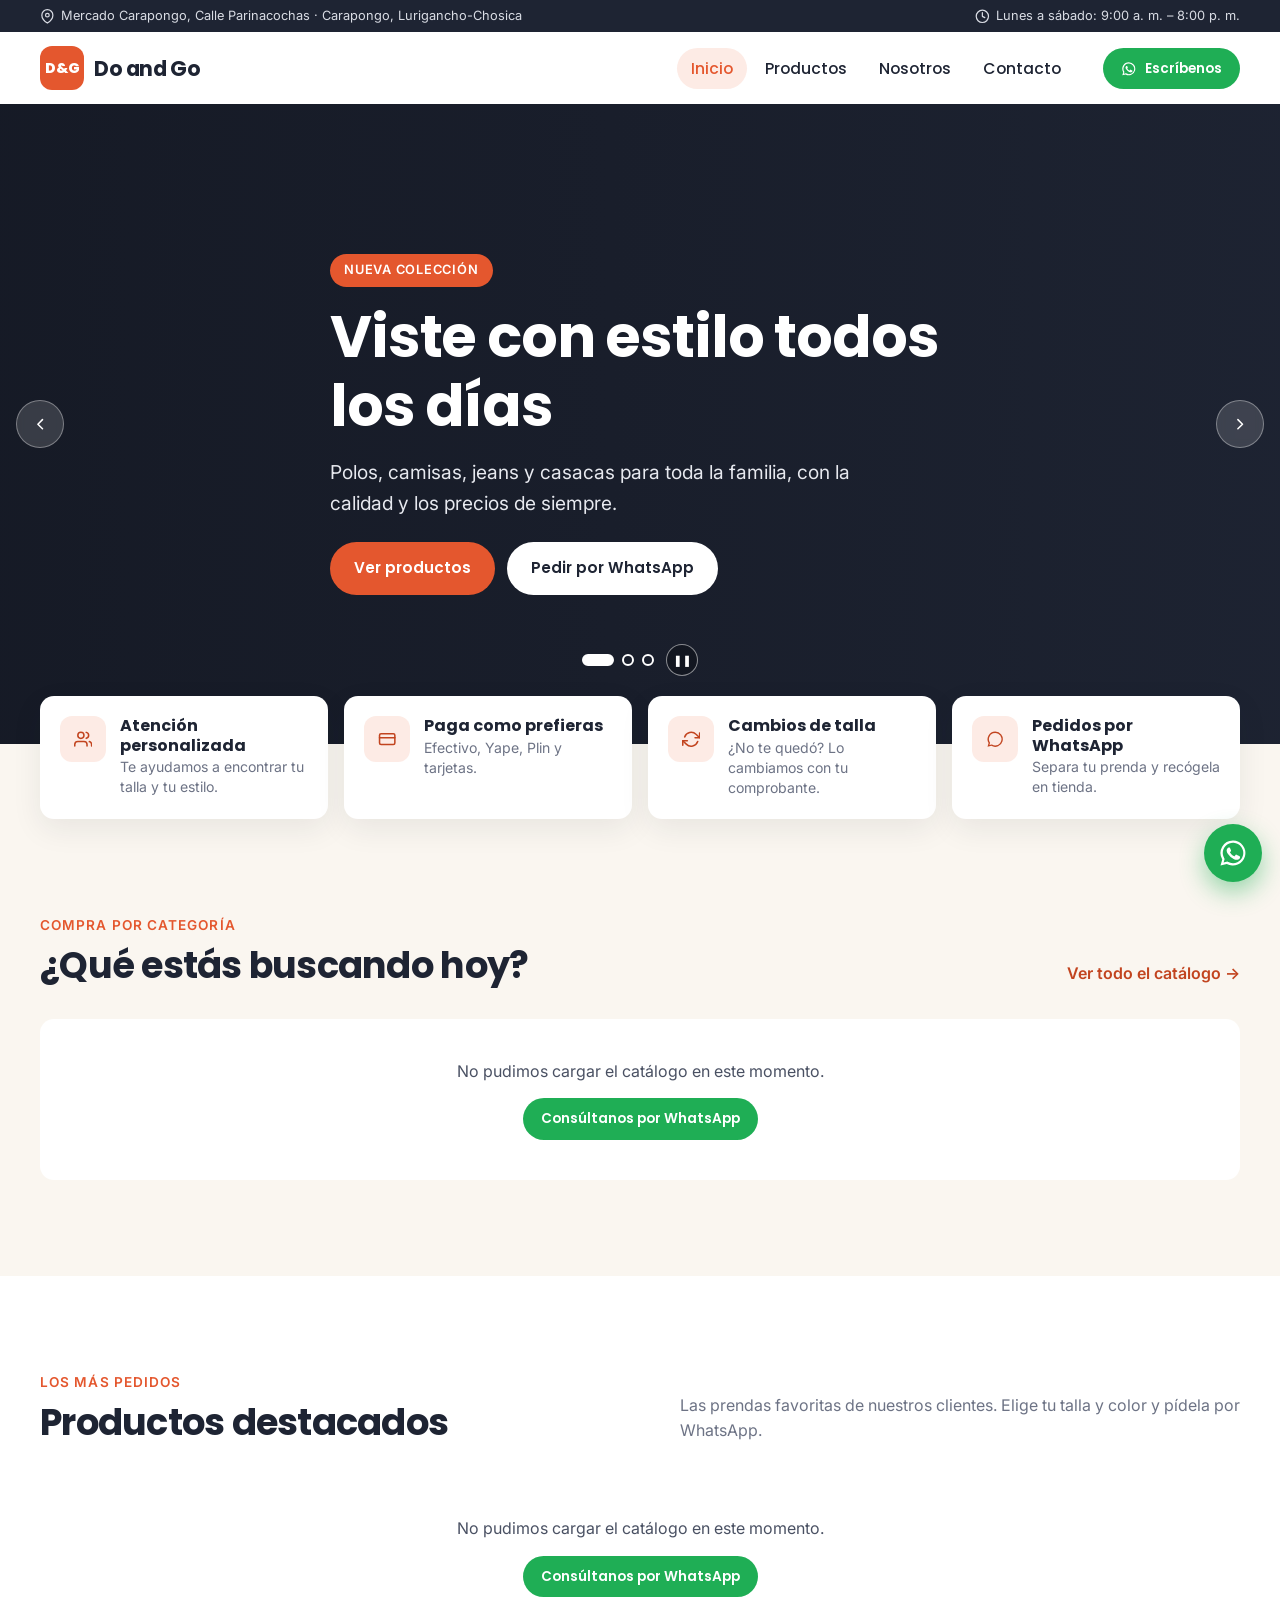
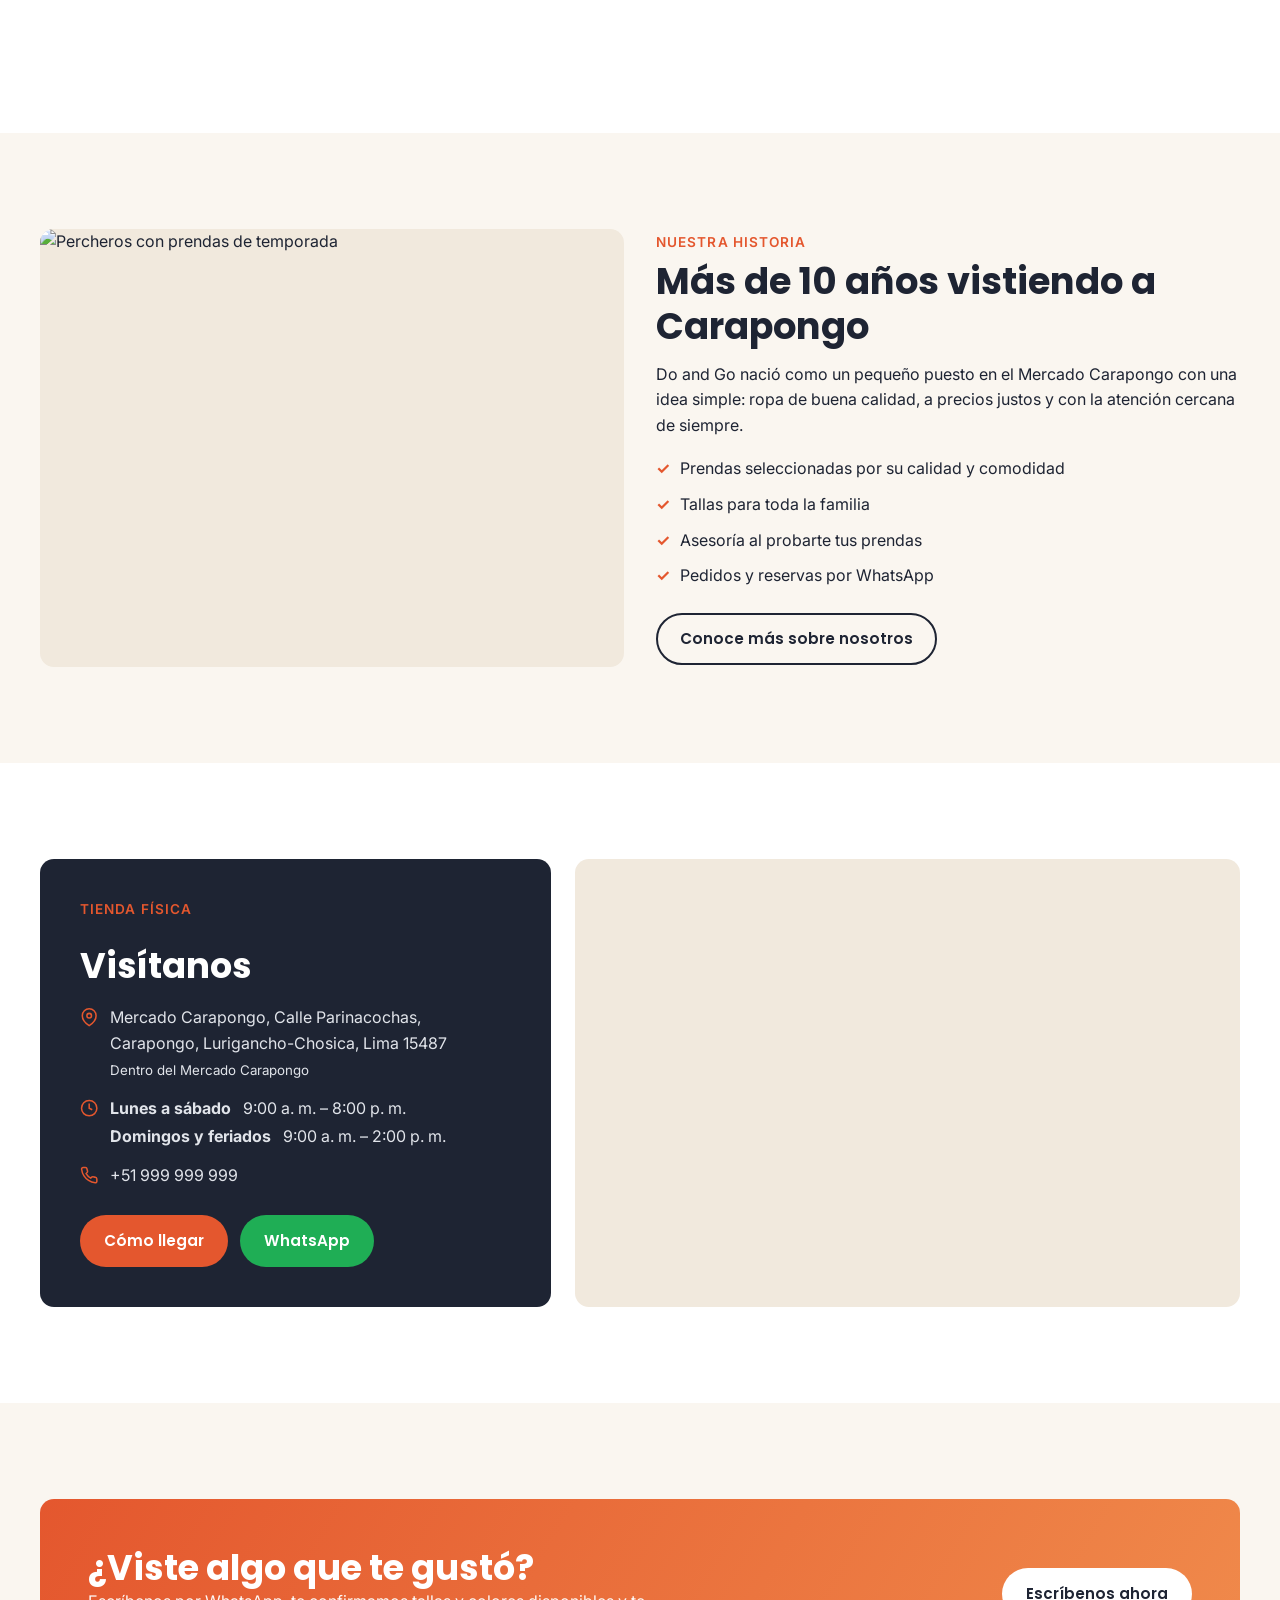
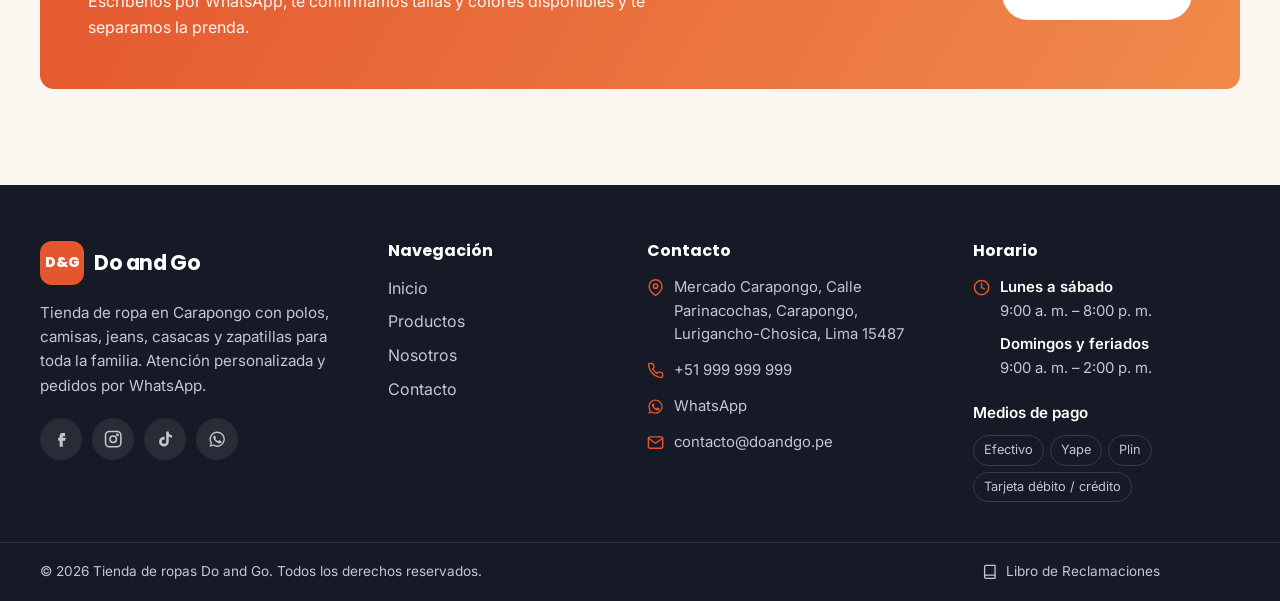
==== dogo-web/index.html @ faac825d "mi primer commit en este proyecto, backend dogo, panel admin, web publica." ====
<!DOCTYPE html>
<html lang="es">
<head>
    <meta charset="UTF-8">
    <meta name="viewport" content="width=device-width, initial-scale=1.0">
    <title>Do and Go | Tienda de ropa en Carapongo, Lurigancho-Chosica</title>
    <meta name="description" content="Do and Go: tienda de ropa en el Mercado Carapongo. Polos, camisas, jeans, casacas y zapatillas para toda la familia. Pide por WhatsApp o visítanos.">
    <meta name="theme-color" content="#1e2433">
    <!-- Open Graph: vista previa al compartir en WhatsApp / Facebook -->
    <meta property="og:type" content="website">
    <meta property="og:locale" content="es_PE">
    <meta property="og:title" content="Do and Go | Tienda de ropa en Carapongo">
    <meta property="og:description" content="Moda para todos los días, al alcance de tu barrio. Pide por WhatsApp o visítanos en el Mercado Carapongo.">
    <meta property="og:image" content="https://images.unsplash.com/photo-1489987707025-afc232f7ea0f?auto=format&fit=crop&w=1200&h=630&q=70">
    <link rel="icon" href="data:image/svg+xml,%3Csvg xmlns='http://www.w3.org/2000/svg' viewBox='0 0 64 64'%3E%3Crect width='64' height='64' rx='14' fill='%23e4572e'/%3E%3Ctext x='32' y='41' font-family='Arial' font-weight='700' font-size='22' fill='white' text-anchor='middle'%3ED%26amp;G%3C/text%3E%3C/svg%3E">

    <link rel="preconnect" href="https://images.unsplash.com">
    <link rel="preconnect" href="https://fonts.googleapis.com">
    <link rel="preconnect" href="https://fonts.gstatic.com" crossorigin>
    <link rel="stylesheet" href="https://fonts.googleapis.com/css2?family=Inter:wght@400;500;600&family=Poppins:wght@500;600;700&display=swap">
    <!-- La primera imagen del slider es lo primero que se ve: se pide con prioridad -->
    <link rel="preload" as="image" fetchpriority="high"
          imagesrcset="https://images.unsplash.com/photo-1489987707025-afc232f7ea0f?auto=format&fit=crop&q=70&w=800 800w,
                       https://images.unsplash.com/photo-1489987707025-afc232f7ea0f?auto=format&fit=crop&q=70&w=1280 1280w,
                       https://images.unsplash.com/photo-1489987707025-afc232f7ea0f?auto=format&fit=crop&q=70&w=1920 1920w"
          imagesizes="100vw">
    <link rel="stylesheet" href="css/styles.css">
</head>
<body>
    <a class="skip-link" href="#contenido">Saltar al contenido</a>
    <!-- ============ HEADER (igual en todas las páginas) ============ -->
    <header class="site-header">
        <div class="topbar">
            <div class="container topbar-inner">
                <span><svg class="icon" viewBox="0 0 24 24" width="24" height="24" fill="none" stroke="currentColor" stroke-width="2" stroke-linecap="round" stroke-linejoin="round" aria-hidden="true" focusable="false"><path d="M21 10c0 7-9 13-9 13S3 17 3 10a9 9 0 0 1 18 0z"/><circle cx="12" cy="10" r="3"/></svg>Mercado Carapongo, Calle Parinacochas · Carapongo, Lurigancho-Chosica</span>
                <span class="topbar-hours"><svg class="icon" viewBox="0 0 24 24" width="24" height="24" fill="none" stroke="currentColor" stroke-width="2" stroke-linecap="round" stroke-linejoin="round" aria-hidden="true" focusable="false"><circle cx="12" cy="12" r="10"/><polyline points="12 6 12 12 16 14"/></svg><span data-cfg="horario-corto">Lunes a sábado: 9:00 a. m. – 8:00 p. m.</span></span>
            </div>
        </div>
        <div class="container header-inner">
            <a href="index.html" class="logo" aria-label="Do and Go - Inicio">
                <span class="logo-mark" aria-hidden="true">D&amp;G</span>
                <span class="logo-text">Do and Go</span>
            </a>
            <button class="nav-toggle" type="button" aria-expanded="false" aria-controls="main-nav" aria-label="Abrir menú"><svg class="icon" viewBox="0 0 24 24" width="24" height="24" fill="none" stroke="currentColor" stroke-width="2" stroke-linecap="round" stroke-linejoin="round" aria-hidden="true" focusable="false"><line x1="3" y1="6" x2="21" y2="6"/><line x1="3" y1="12" x2="21" y2="12"/><line x1="3" y1="18" x2="21" y2="18"/></svg></button>
            <nav id="main-nav" class="main-nav" aria-label="Principal">
                <ul>
                    <li><a href="index.html" aria-current="page">Inicio</a></li>
                    <li><a href="productos.html">Productos</a></li>
                    <li><a href="nosotros.html">Nosotros</a></li>
                    <li><a href="contacto.html">Contacto</a></li>
                </ul>
                <a href="https://wa.me/51999999999" data-cfg="whatsapp" data-msg="Hola Do and Go, quisiera hacer una consulta." class="btn btn-whatsapp btn-sm" target="_blank" rel="noopener"><svg class="icon" viewBox="0 0 24 24" width="24" height="24" fill="currentColor" aria-hidden="true" focusable="false"><path d="M12 2a10 10 0 0 0-8.6 15.1L2 22l5-1.3A10 10 0 1 0 12 2zm0 18.2a8.2 8.2 0 0 1-4.2-1.2l-.3-.2-3 .8.8-2.9-.2-.3A8.2 8.2 0 1 1 12 20.2zm4.5-6.1c-.2-.1-1.5-.7-1.7-.8-.2-.1-.4-.1-.6.1l-.8 1c-.1.2-.3.2-.5.1a6.7 6.7 0 0 1-3.3-2.9c-.3-.4.3-.4.8-1.3.1-.2 0-.3 0-.5l-.8-1.8c-.2-.5-.4-.4-.6-.4h-.5a1 1 0 0 0-.7.3 3 3 0 0 0-.9 2.2 5.2 5.2 0 0 0 1.1 2.7 11.8 11.8 0 0 0 4.5 4c1.7.7 2.3.8 3.2.6a2.7 2.7 0 0 0 1.8-1.2 2.2 2.2 0 0 0 .1-1.3c0-.1-.2-.2-.4-.3z"/></svg>Escríbenos</a>
            </nav>
        </div>
    </header>

    <main id="contenido">
        <!-- ===================== SLIDER ===================== -->
        <section class="slider" aria-roledescription="carrusel" aria-label="Novedades de Do and Go" tabindex="-1">
            <div class="slider-track">
                <article class="slide is-active" aria-roledescription="diapositiva" aria-label="1 de 3">
                    <img src="https://images.unsplash.com/photo-1489987707025-afc232f7ea0f?auto=format&fit=crop&q=70&w=1280"
                         srcset="https://images.unsplash.com/photo-1489987707025-afc232f7ea0f?auto=format&fit=crop&q=70&w=800 800w,
                                 https://images.unsplash.com/photo-1489987707025-afc232f7ea0f?auto=format&fit=crop&q=70&w=1280 1280w,
                                 https://images.unsplash.com/photo-1489987707025-afc232f7ea0f?auto=format&fit=crop&q=70&w=1920 1920w"
                         sizes="100vw" width="1920" height="1080" alt="" fetchpriority="high" decoding="async">
                    <div class="container slide-content">
                        <span class="slide-kicker">Nueva colección</span>
                        <h1>Viste con estilo todos los días</h1>
                        <p>Polos, camisas, jeans y casacas para toda la familia, con la calidad y los precios de siempre.</p>
                        <div class="slide-actions">
                            <a class="btn btn-primary" href="productos.html">Ver productos</a>
                            <a class="btn btn-light" data-cfg="whatsapp" data-msg="Hola Do and Go, quiero conocer la nueva colección." href="https://wa.me/51999999999" target="_blank" rel="noopener">Pedir por WhatsApp</a>
                        </div>
                    </div>
                </article>
                <article class="slide" aria-roledescription="diapositiva" aria-label="2 de 3">
                    <img src="https://images.unsplash.com/photo-1512436991641-6745cdb1723f?auto=format&fit=crop&q=70&w=1280"
                         srcset="https://images.unsplash.com/photo-1512436991641-6745cdb1723f?auto=format&fit=crop&q=70&w=800 800w,
                                 https://images.unsplash.com/photo-1512436991641-6745cdb1723f?auto=format&fit=crop&q=70&w=1280 1280w,
                                 https://images.unsplash.com/photo-1512436991641-6745cdb1723f?auto=format&fit=crop&q=70&w=1920 1920w"
                         sizes="100vw" width="1920" height="1080" alt="" loading="lazy" decoding="async">
                    <div class="container slide-content">
                        <span class="slide-kicker">Precios de barrio</span>
                        <h2>Calidad de tienda, precio de mercado</h2>
                        <p>Prendas seleccionadas una por una para que te duren. Pregunta por nuestras promociones de temporada.</p>
                        <div class="slide-actions">
                            <a class="btn btn-primary" href="productos.html?orden=precio-asc">Ver precios</a>
                        </div>
                    </div>
                </article>
                <article class="slide" aria-roledescription="diapositiva" aria-label="3 de 3">
                    <img src="https://images.unsplash.com/photo-1441986300917-64674bd600d8?auto=format&fit=crop&q=70&w=1280"
                         srcset="https://images.unsplash.com/photo-1441986300917-64674bd600d8?auto=format&fit=crop&q=70&w=800 800w,
                                 https://images.unsplash.com/photo-1441986300917-64674bd600d8?auto=format&fit=crop&q=70&w=1280 1280w,
                                 https://images.unsplash.com/photo-1441986300917-64674bd600d8?auto=format&fit=crop&q=70&w=1920 1920w"
                         sizes="100vw" width="1920" height="1080" alt="" loading="lazy" decoding="async">
                    <div class="container slide-content">
                        <span class="slide-kicker">Visítanos</span>
                        <h2>Te esperamos en el Mercado Carapongo</h2>
                        <p>Pruébate tus prendas, encuentra tu talla y recibe atención personalizada.</p>
                        <div class="slide-actions">
                            <a class="btn btn-primary" data-cfg="como-llegar" href="https://www.google.com/maps/dir/?api=1&amp;destination=-12.002135,-76.8639779" target="_blank" rel="noopener">Cómo llegar</a>
                            <a class="btn btn-light" href="contacto.html">Horarios y contacto</a>
                        </div>
                    </div>
                </article>
            </div>
        </section>

        <!-- ===================== BENEFICIOS ===================== -->
        <section class="container" aria-label="Beneficios">
            <div class="benefits">
                <div class="benefit">
                    <span class="benefit-icon"><svg class="icon" viewBox="0 0 24 24" fill="none" stroke="currentColor" stroke-width="2" stroke-linecap="round" stroke-linejoin="round" aria-hidden="true"><path d="M17 21v-2a4 4 0 0 0-4-4H5a4 4 0 0 0-4 4v2"/><circle cx="9" cy="7" r="4"/><path d="M23 21v-2a4 4 0 0 0-3-3.9M16 3.1a4 4 0 0 1 0 7.8"/></svg></span>
                    <div><h3>Atención personalizada</h3><p>Te ayudamos a encontrar tu talla y tu estilo.</p></div>
                </div>
                <div class="benefit">
                    <span class="benefit-icon"><svg class="icon" viewBox="0 0 24 24" fill="none" stroke="currentColor" stroke-width="2" stroke-linecap="round" stroke-linejoin="round" aria-hidden="true"><rect x="2" y="5" width="20" height="14" rx="2"/><line x1="2" y1="10" x2="22" y2="10"/></svg></span>
                    <div><h3>Paga como prefieras</h3><p>Efectivo, Yape, Plin y tarjetas.</p></div>
                </div>
                <div class="benefit">
                    <span class="benefit-icon"><svg class="icon" viewBox="0 0 24 24" fill="none" stroke="currentColor" stroke-width="2" stroke-linecap="round" stroke-linejoin="round" aria-hidden="true"><polyline points="23 4 23 10 17 10"/><polyline points="1 20 1 14 7 14"/><path d="M3.5 9a9 9 0 0 1 14.8-3.4L23 10M1 14l4.6 4.4A9 9 0 0 0 20.5 15"/></svg></span>
                    <div><h3>Cambios de talla</h3><p>¿No te quedó? Lo cambiamos con tu comprobante.</p></div>
                </div>
                <div class="benefit">
                    <span class="benefit-icon"><svg class="icon" viewBox="0 0 24 24" fill="currentColor" aria-hidden="true"><path d="M12 2a10 10 0 0 0-8.6 15.1L2 22l5-1.3A10 10 0 1 0 12 2zm0 18.2a8.2 8.2 0 0 1-4.2-1.2l-.3-.2-3 .8.8-2.9-.2-.3A8.2 8.2 0 1 1 12 20.2z"/></svg></span>
                    <div><h3>Pedidos por WhatsApp</h3><p>Separa tu prenda y recógela en tienda.</p></div>
                </div>
            </div>
        </section>

        <!-- ===================== CATEGORÍAS ===================== -->
        <section class="section" aria-labelledby="cat-title">
            <div class="container">
                <div class="section-head">
                    <div>
                        <span class="eyebrow">Compra por categoría</span>
                        <h2 id="cat-title">¿Qué estás buscando hoy?</h2>
                    </div>
                    <a class="link-more" href="productos.html">Ver todo el catálogo →</a>
                </div>
                <div class="category-grid" id="categorias-grid" aria-live="polite">
                    <div class="category-card skeleton" aria-hidden="true"></div>
                    <div class="category-card skeleton" aria-hidden="true"></div>
                    <div class="category-card skeleton" aria-hidden="true"></div>
                    <div class="category-card skeleton" aria-hidden="true"></div>
                </div>
            </div>
        </section>

        <!-- ===================== DESTACADOS ===================== -->
        <section class="section section-alt" aria-labelledby="dest-title">
            <div class="container">
                <div class="section-head">
                    <div>
                        <span class="eyebrow">Los más pedidos</span>
                        <h2 id="dest-title">Productos destacados</h2>
                    </div>
                    <p>Las prendas favoritas de nuestros clientes. Elige tu talla y color y pídela por WhatsApp.</p>
                </div>
                <div class="product-grid" id="destacados-grid" aria-live="polite">
                    <div class="product-card skeleton" aria-hidden="true"></div>
                    <div class="product-card skeleton" aria-hidden="true"></div>
                    <div class="product-card skeleton" aria-hidden="true"></div>
                    <div class="product-card skeleton" aria-hidden="true"></div>
                </div>
            </div>
        </section>

        <!-- ===================== POR QUÉ ELEGIRNOS ===================== -->
        <section class="section" aria-labelledby="why-title">
            <div class="container split">
                <div class="split-media">
                    <img src="https://images.unsplash.com/photo-1445205170230-053b83016050?auto=format&fit=crop&q=70&w=900&h=675"
                         width="900" height="675" alt="Percheros con prendas de temporada" loading="lazy" decoding="async">
                </div>
                <div>
                    <span class="eyebrow">Nuestra historia</span>
                    <h2 id="why-title">Más de <span data-cfg="anios">8</span> años vistiendo a Carapongo</h2>
                    <p>Do and Go nació como un pequeño puesto en el Mercado Carapongo con una idea simple: ropa
                        de buena calidad, a precios justos y con la atención cercana de siempre.</p>
                    <ul class="check-list">
                        <li>Prendas seleccionadas por su calidad y comodidad</li>
                        <li>Tallas para toda la familia</li>
                        <li>Asesoría al probarte tus prendas</li>
                        <li>Pedidos y reservas por WhatsApp</li>
                    </ul>
                    <a class="btn btn-outline" href="nosotros.html">Conoce más sobre nosotros</a>
                </div>
            </div>
        </section>

        <!-- ===================== VISÍTANOS ===================== -->
        <section class="section section-alt" aria-labelledby="visit-title">
            <div class="container visit">
                <div class="visit-card">
                    <span class="eyebrow">Tienda física</span>
                    <h2 id="visit-title">Visítanos</h2>
                    <ul class="info-list">
                        <li><svg class="icon" viewBox="0 0 24 24" fill="none" stroke="currentColor" stroke-width="2" aria-hidden="true"><path d="M21 10c0 7-9 13-9 13S3 17 3 10a9 9 0 0 1 18 0z"/><circle cx="12" cy="10" r="3"/></svg>
                            <span><span data-cfg="direccion">Mercado Carapongo, Calle Parinacochas, Carapongo, Lurigancho-Chosica, Lima 15487</span><br><small data-cfg="referencia">Dentro del Mercado Carapongo</small></span></li>
                        <li><svg class="icon" viewBox="0 0 24 24" fill="none" stroke="currentColor" stroke-width="2" aria-hidden="true"><circle cx="12" cy="12" r="10"/><polyline points="12 6 12 12 16 14"/></svg>
                            <ul class="hours-list" data-cfg="horario"><li><strong>Lunes a sábado</strong> 9:00 a. m. – 8:00 p. m.</li><li><strong>Domingos y feriados</strong> 9:00 a. m. – 2:00 p. m.</li></ul></li>
                        <li><svg class="icon" viewBox="0 0 24 24" fill="none" stroke="currentColor" stroke-width="2" aria-hidden="true"><path d="M22 16.9v3a2 2 0 0 1-2.2 2 19.8 19.8 0 0 1-8.6-3.1 19.5 19.5 0 0 1-6-6A19.8 19.8 0 0 1 2.1 4.2 2 2 0 0 1 4.1 2h3a2 2 0 0 1 2 1.7c.1.9.4 1.8.7 2.7a2 2 0 0 1-.5 2.1L8 9.8a16 16 0 0 0 6 6l1.3-1.3a2 2 0 0 1 2.1-.4c.9.3 1.8.6 2.7.7a2 2 0 0 1 1.7 2z"/></svg>
                            <a data-cfg="telefono" href="tel:+51999999999">+51 999 999 999</a></li>
                    </ul>
                    <div class="slide-actions">
                        <a class="btn btn-primary" data-cfg="como-llegar" href="https://www.google.com/maps/dir/?api=1&amp;destination=-12.002135,-76.8639779" target="_blank" rel="noopener">Cómo llegar</a>
                        <a class="btn btn-whatsapp" data-cfg="whatsapp" data-msg="Hola Do and Go, quisiera saber si tienen..." href="https://wa.me/51999999999" target="_blank" rel="noopener">WhatsApp</a>
                    </div>
                </div>
                <div class="map-box"><iframe class="map-frame" data-cfg="mapa-iframe" src="https://www.google.com/maps/embed?origin=mfe&amp;pb=!1m3!2m1!1s-12.002135,-76.8639779!6i17!3m1!1ses!5m1!1ses" title="Ubicación de Do and Go en Google Maps" loading="lazy" referrerpolicy="no-referrer-when-downgrade" allowfullscreen></iframe></div>
            </div>
        </section>

        <!-- ===================== CTA ===================== -->
        <section class="section" aria-label="Pedidos por WhatsApp">
            <div class="container">
                <div class="cta">
                    <div>
                        <h2>¿Viste algo que te gustó?</h2>
                        <p>Escríbenos por WhatsApp, te confirmamos tallas y colores disponibles y te separamos la prenda.</p>
                    </div>
                    <a class="btn btn-light" data-cfg="whatsapp" data-msg="Hola Do and Go, quiero hacer un pedido." href="https://wa.me/51999999999" target="_blank" rel="noopener">Escríbenos ahora</a>
                </div>
            </div>
        </section>
    </main>

    <!-- ============ FOOTER (igual en todas las páginas) ============ -->
    <footer class="site-footer">
        <div class="container footer-grid">
            <div class="footer-col footer-brand">
                <a href="index.html" class="logo" aria-label="Do and Go - Inicio">
                    <span class="logo-mark" aria-hidden="true">D&amp;G</span>
                    <span class="logo-text">Do and Go</span>
                </a>
                <p data-cfg="descripcion">Tienda de ropa en Carapongo con polos, camisas, jeans, casacas y zapatillas para toda la familia. Atención personalizada y pedidos por WhatsApp.</p>
                <ul class="social">
                    <li><a href="https://www.facebook.com/" data-cfg="red-facebook" target="_blank" rel="noopener" aria-label="Do and Go en Facebook"><svg class="icon" viewBox="0 0 24 24" width="24" height="24" fill="currentColor" aria-hidden="true" focusable="false"><path d="M14 8h3V4h-3a4 4 0 0 0-4 4v2H8v4h2v8h4v-8h3l1-4h-4V8.5a.5.5 0 0 1 .5-.5z"/></svg></a></li>
                    <li><a href="https://www.instagram.com/" data-cfg="red-instagram" target="_blank" rel="noopener" aria-label="Do and Go en Instagram"><svg class="icon" viewBox="0 0 24 24" width="24" height="24" fill="none" stroke="currentColor" stroke-width="2" stroke-linecap="round" stroke-linejoin="round" aria-hidden="true" focusable="false"><rect x="2" y="2" width="20" height="20" rx="5"/><circle cx="12" cy="12" r="4.2"/><circle cx="17.5" cy="6.5" r="0.8" fill="currentColor"/></svg></a></li>
                    <li><a href="https://www.tiktok.com/" data-cfg="red-tiktok" target="_blank" rel="noopener" aria-label="Do and Go en TikTok"><svg class="icon" viewBox="0 0 24 24" width="24" height="24" fill="currentColor" aria-hidden="true" focusable="false"><path d="M16.6 2h-3.3v13.2a2.9 2.9 0 1 1-2.9-2.9c.3 0 .6 0 .9.1V9a6.3 6.3 0 1 0 5.3 6.2V8.6A7.6 7.6 0 0 0 21 10V6.7a4.4 4.4 0 0 1-4.4-4.4z"/></svg></a></li>
                    <li><a href="https://wa.me/51999999999" data-cfg="whatsapp" target="_blank" rel="noopener" aria-label="Escríbenos por WhatsApp"><svg class="icon" viewBox="0 0 24 24" width="24" height="24" fill="currentColor" aria-hidden="true" focusable="false"><path d="M12 2a10 10 0 0 0-8.6 15.1L2 22l5-1.3A10 10 0 1 0 12 2zm0 18.2a8.2 8.2 0 0 1-4.2-1.2l-.3-.2-3 .8.8-2.9-.2-.3A8.2 8.2 0 1 1 12 20.2zm4.5-6.1c-.2-.1-1.5-.7-1.7-.8-.2-.1-.4-.1-.6.1l-.8 1c-.1.2-.3.2-.5.1a6.7 6.7 0 0 1-3.3-2.9c-.3-.4.3-.4.8-1.3.1-.2 0-.3 0-.5l-.8-1.8c-.2-.5-.4-.4-.6-.4h-.5a1 1 0 0 0-.7.3 3 3 0 0 0-.9 2.2 5.2 5.2 0 0 0 1.1 2.7 11.8 11.8 0 0 0 4.5 4c1.7.7 2.3.8 3.2.6a2.7 2.7 0 0 0 1.8-1.2 2.2 2.2 0 0 0 .1-1.3c0-.1-.2-.2-.4-.3z"/></svg></a></li>
                </ul>
            </div>
            <div class="footer-col">
                <h2 class="footer-title">Navegación</h2>
                <ul class="footer-links">
                    <li><a href="index.html">Inicio</a></li>
                    <li><a href="productos.html">Productos</a></li>
                    <li><a href="nosotros.html">Nosotros</a></li>
                    <li><a href="contacto.html">Contacto</a></li>
                </ul>
            </div>
            <div class="footer-col">
                <h2 class="footer-title">Contacto</h2>
                <ul class="footer-contact">
                    <li><svg class="icon" viewBox="0 0 24 24" width="24" height="24" fill="none" stroke="currentColor" stroke-width="2" stroke-linecap="round" stroke-linejoin="round" aria-hidden="true" focusable="false"><path d="M21 10c0 7-9 13-9 13S3 17 3 10a9 9 0 0 1 18 0z"/><circle cx="12" cy="10" r="3"/></svg><a href="https://www.google.com/maps/dir/?api=1&amp;destination=-12.002135,-76.8639779" data-cfg="como-llegar" target="_blank" rel="noopener"><span data-cfg="direccion">Mercado Carapongo, Calle Parinacochas, Carapongo, Lurigancho-Chosica, Lima 15487</span></a></li>
                    <li><svg class="icon" viewBox="0 0 24 24" width="24" height="24" fill="none" stroke="currentColor" stroke-width="2" stroke-linecap="round" stroke-linejoin="round" aria-hidden="true" focusable="false"><path d="M22 16.9v3a2 2 0 0 1-2.2 2 19.8 19.8 0 0 1-8.6-3.1 19.5 19.5 0 0 1-6-6A19.8 19.8 0 0 1 2.1 4.2 2 2 0 0 1 4.1 2h3a2 2 0 0 1 2 1.7c.1.9.4 1.8.7 2.7a2 2 0 0 1-.5 2.1L8 9.8a16 16 0 0 0 6 6l1.3-1.3a2 2 0 0 1 2.1-.4c.9.3 1.8.6 2.7.7a2 2 0 0 1 1.7 2z"/></svg><a href="tel:+51999999999" data-cfg="telefono">+51 999 999 999</a></li>
                    <li><svg class="icon" viewBox="0 0 24 24" width="24" height="24" fill="currentColor" aria-hidden="true" focusable="false"><path d="M12 2a10 10 0 0 0-8.6 15.1L2 22l5-1.3A10 10 0 1 0 12 2zm0 18.2a8.2 8.2 0 0 1-4.2-1.2l-.3-.2-3 .8.8-2.9-.2-.3A8.2 8.2 0 1 1 12 20.2zm4.5-6.1c-.2-.1-1.5-.7-1.7-.8-.2-.1-.4-.1-.6.1l-.8 1c-.1.2-.3.2-.5.1a6.7 6.7 0 0 1-3.3-2.9c-.3-.4.3-.4.8-1.3.1-.2 0-.3 0-.5l-.8-1.8c-.2-.5-.4-.4-.6-.4h-.5a1 1 0 0 0-.7.3 3 3 0 0 0-.9 2.2 5.2 5.2 0 0 0 1.1 2.7 11.8 11.8 0 0 0 4.5 4c1.7.7 2.3.8 3.2.6a2.7 2.7 0 0 0 1.8-1.2 2.2 2.2 0 0 0 .1-1.3c0-.1-.2-.2-.4-.3z"/></svg><a href="https://wa.me/51999999999" data-cfg="whatsapp" target="_blank" rel="noopener">WhatsApp</a></li>
                    <li><svg class="icon" viewBox="0 0 24 24" width="24" height="24" fill="none" stroke="currentColor" stroke-width="2" stroke-linecap="round" stroke-linejoin="round" aria-hidden="true" focusable="false"><rect x="2" y="4" width="20" height="16" rx="2"/><polyline points="22 6 12 13 2 6"/></svg><a href="mailto:contacto@doandgo.pe" data-cfg="email">contacto@doandgo.pe</a></li>
                </ul>
            </div>
            <div class="footer-col">
                <h2 class="footer-title">Horario</h2>
                <ul class="footer-contact">
                    <li><svg class="icon" viewBox="0 0 24 24" width="24" height="24" fill="none" stroke="currentColor" stroke-width="2" stroke-linecap="round" stroke-linejoin="round" aria-hidden="true" focusable="false"><circle cx="12" cy="12" r="10"/><polyline points="12 6 12 12 16 14"/></svg><ul class="hours-list" data-cfg="horario">
                        <li><strong>Lunes a sábado</strong> 9:00 a. m. – 8:00 p. m.</li>
                        <li><strong>Domingos y feriados</strong> 9:00 a. m. – 2:00 p. m.</li>
                    </ul></li>
                </ul>
                <p class="footer-pay-title">Medios de pago</p>
                <ul class="pay-list" data-cfg="pagos">
                    <li>Efectivo</li><li>Yape</li><li>Plin</li><li>Tarjeta débito / crédito</li>
                </ul>
            </div>
        </div>
        <div class="footer-bottom">
            <div class="container footer-bottom-inner">
                <p>© <span data-cfg="anio-actual">2026</span> Tienda de ropas Do and Go. Todos los derechos reservados.</p>
                <a href="contacto.html#libro-reclamaciones" data-cfg="libro-reclamaciones" class="reclamaciones"><svg class="icon" viewBox="0 0 24 24" width="24" height="24" fill="none" stroke="currentColor" stroke-width="2" stroke-linecap="round" stroke-linejoin="round" aria-hidden="true" focusable="false"><path d="M4 19.5A2.5 2.5 0 0 1 6.5 17H20V2H6.5A2.5 2.5 0 0 0 4 4.5v15z"/><path d="M4 19.5A2.5 2.5 0 0 0 6.5 22H20v-5"/></svg>Libro de Reclamaciones</a>
            </div>
        </div>
    </footer>

    <a href="https://wa.me/51999999999" data-cfg="whatsapp" data-msg="Hola Do and Go, vengo de su página web." class="whatsapp-float" target="_blank" rel="noopener" aria-label="Escríbenos por WhatsApp"><svg class="icon" viewBox="0 0 24 24" width="24" height="24" fill="currentColor" aria-hidden="true" focusable="false"><path d="M12 2a10 10 0 0 0-8.6 15.1L2 22l5-1.3A10 10 0 1 0 12 2zm0 18.2a8.2 8.2 0 0 1-4.2-1.2l-.3-.2-3 .8.8-2.9-.2-.3A8.2 8.2 0 1 1 12 20.2zm4.5-6.1c-.2-.1-1.5-.7-1.7-.8-.2-.1-.4-.1-.6.1l-.8 1c-.1.2-.3.2-.5.1a6.7 6.7 0 0 1-3.3-2.9c-.3-.4.3-.4.8-1.3.1-.2 0-.3 0-.5l-.8-1.8c-.2-.5-.4-.4-.6-.4h-.5a1 1 0 0 0-.7.3 3 3 0 0 0-.9 2.2 5.2 5.2 0 0 0 1.1 2.7 11.8 11.8 0 0 0 4.5 4c1.7.7 2.3.8 3.2.6a2.7 2.7 0 0 0 1.8-1.2 2.2 2.2 0 0 0 .1-1.3c0-.1-.2-.2-.4-.3z"/></svg></a>

    <script src="js/config.js" defer></script>
    <script src="js/icons.js" defer></script>
    <script src="js/ui.js" defer></script>
    <script src="js/api.js" defer></script>
    <script src="js/layout.js" defer></script>
    <script src="js/producto.js" defer></script>
    <script src="js/slider.js" defer></script>
    <script src="js/inicio.js" defer></script>
</body>
</html>
---- dogo-web/css/styles.css ----
/* =====================================================================
   Do and Go - estilos de la web pública (mobile-first)
   ===================================================================== */

:root {
    --ink: #1e2433;
    --ink-soft: #4a5163;
    --muted: #6d7385;
    --accent: #e4572e;
    --accent-dark: #c2441f;
    --accent-soft: #fdebe5;
    --cream: #faf6f0;
    --sand: #f1e9dd;
    --white: #ffffff;
    --border: #e7e1d7;
    --whatsapp: #1fae55;
    --whatsapp-dark: #178a43;
    --ok: #1f8a4c;
    --low: #b9650f;
    --out: #b3261e;

    --font-head: 'Poppins', system-ui, -apple-system, 'Segoe UI', Roboto, sans-serif;
    --font-body: 'Inter', system-ui, -apple-system, 'Segoe UI', Roboto, sans-serif;

    --radius: 14px;
    --radius-sm: 8px;
    --shadow: 0 10px 30px rgba(30, 36, 51, 0.08);
    --shadow-hover: 0 16px 40px rgba(30, 36, 51, 0.14);
    --container: 1200px;
    --header-h: 72px;
}

*, *::before, *::after { box-sizing: border-box; }
* { margin: 0; }

html { scroll-behavior: smooth; }
@media (prefers-reduced-motion: reduce) {
    html { scroll-behavior: auto; }
    *, *::before, *::after { transition-duration: 0.01ms !important; animation-duration: 0.01ms !important; }
}

body {
    font-family: var(--font-body);
    color: var(--ink);
    background: var(--cream);
    line-height: 1.6;
    -webkit-font-smoothing: antialiased;
}
body.nav-open { overflow: hidden; }

img, svg, iframe { display: block; max-width: 100%; }
img { height: auto; }
a { color: inherit; }
button, input, select, textarea { font: inherit; color: inherit; }
h1, h2, h3 { font-family: var(--font-head); line-height: 1.2; }

.container { width: min(100% - 32px, var(--container)); margin-inline: auto; }
.visually-hidden {
    position: absolute !important; width: 1px; height: 1px; padding: 0; margin: -1px;
    overflow: hidden; clip: rect(0, 0, 0, 0); white-space: nowrap; border: 0;
}
.skip-link {
    position: absolute; left: 16px; top: -60px; z-index: 100;
    background: var(--ink); color: var(--white); padding: 10px 16px; border-radius: var(--radius-sm);
}
.skip-link:focus { top: 12px; }
:focus-visible { outline: 3px solid var(--accent); outline-offset: 2px; }

.icon { width: 1.15em; height: 1.15em; flex-shrink: 0; }

/* ---------- Botones ---------- */
.btn {
    display: inline-flex; align-items: center; justify-content: center; gap: 8px;
    padding: 12px 22px; border-radius: 999px; border: 2px solid transparent;
    font-family: var(--font-head); font-weight: 600; font-size: 0.95rem;
    text-decoration: none; cursor: pointer; white-space: nowrap;
    transition: background-color 0.2s, color 0.2s, transform 0.2s, box-shadow 0.2s;
}
.btn:hover { transform: translateY(-1px); }
.btn:disabled { opacity: 0.6; cursor: not-allowed; transform: none; }
.btn-primary { background: var(--accent); color: var(--white); }
.btn-primary:hover { background: var(--accent-dark); }
.btn-dark { background: var(--ink); color: var(--white); }
.btn-light { background: var(--white); color: var(--ink); }
.btn-outline { border-color: var(--ink); color: var(--ink); background: transparent; }
.btn-outline:hover { background: var(--ink); color: var(--white); }
.btn-whatsapp { background: var(--whatsapp); color: var(--white); }
.btn-whatsapp:hover { background: var(--whatsapp-dark); }
.btn-sm { padding: 8px 16px; font-size: 0.85rem; }
.btn-block { width: 100%; }

/* ---------- Header ---------- */
.site-header { position: sticky; top: 0; z-index: 50; background: var(--white); transition: box-shadow 0.2s; }
.site-header.scrolled { box-shadow: 0 4px 20px rgba(30, 36, 51, 0.08); }

.topbar { background: var(--ink); color: #d9dce4; font-size: 0.8rem; }
.topbar-inner { display: flex; justify-content: center; gap: 24px; padding: 6px 0; }
.topbar-inner span { display: inline-flex; align-items: center; gap: 6px; min-width: 0; white-space: nowrap; overflow: hidden; text-overflow: ellipsis; }
.topbar-hours { display: none !important; }

.header-inner { display: flex; align-items: center; justify-content: space-between; min-height: var(--header-h); gap: 16px; }

.logo { display: inline-flex; align-items: center; gap: 10px; text-decoration: none; }
.logo-mark {
    display: grid; place-items: center; width: 44px; height: 44px; border-radius: 12px;
    background: var(--accent); color: var(--white); font-family: var(--font-head); font-weight: 800; font-size: 0.9rem;
}
.logo-text { font-family: var(--font-head); font-weight: 700; font-size: 1.3rem; letter-spacing: -0.02em; }

.nav-toggle {
    display: grid; place-items: center; width: 44px; height: 44px;
    background: none; border: 1px solid var(--border); border-radius: 10px; cursor: pointer;
}
.main-nav {
    position: fixed; inset: calc(var(--header-h) + 30px) 0 0 0; background: var(--white);
    padding: 24px 16px; display: flex; flex-direction: column; gap: 24px;
    transform: translateX(100%); visibility: hidden; transition: transform 0.25s, visibility 0.25s;
    overflow-y: auto;
}
.main-nav.open { transform: none; visibility: visible; }
.main-nav ul { list-style: none; padding: 0; display: flex; flex-direction: column; gap: 4px; }
.main-nav ul a {
    display: block; padding: 12px 8px; font-family: var(--font-head); font-weight: 500; font-size: 1.1rem;
    text-decoration: none; border-bottom: 1px solid var(--border);
}
.main-nav a[aria-current="page"] { color: var(--accent); }

/* ---------- Slider ---------- */
.slider { position: relative; overflow: hidden; background: var(--ink); color: var(--white); }
.slider-track { position: relative; height: clamp(440px, 78vh, 640px); }
.slide { position: absolute; inset: 0; opacity: 0; visibility: hidden; transition: opacity 0.8s ease, visibility 0.8s; }
.slide.is-active { opacity: 1; visibility: visible; }
.slide picture, .slide img { position: absolute; inset: 0; width: 100%; height: 100%; object-fit: cover; }
.slide::after {
    content: ''; position: absolute; inset: 0;
    background: linear-gradient(90deg, rgba(20, 24, 35, 0.82) 0%, rgba(20, 24, 35, 0.45) 55%, rgba(20, 24, 35, 0.1) 100%);
}
.slide-content {
    position: relative; z-index: 1; height: 100%; display: flex; flex-direction: column; justify-content: center;
    gap: 16px; max-width: 620px; padding-block: 60px;
}
.slide-kicker {
    display: inline-block; align-self: flex-start; padding: 6px 14px; border-radius: 999px;
    background: var(--accent); font-size: 0.8rem; font-weight: 600; letter-spacing: 0.06em; text-transform: uppercase;
}
.slide h1, .slide h2 { font-size: clamp(2rem, 5.5vw, 3.6rem); font-weight: 700; letter-spacing: -0.02em; }
.slide p { font-size: clamp(1rem, 2.2vw, 1.2rem); color: #e7e9ef; max-width: 520px; }
.slide-actions { display: flex; flex-wrap: wrap; gap: 12px; margin-top: 8px; }

.slider-arrow {
    position: absolute; top: 50%; z-index: 2; translate: 0 -50%;
    display: none; place-items: center; width: 48px; height: 48px; border-radius: 50%;
    background: rgba(255, 255, 255, 0.15); color: var(--white); border: 1px solid rgba(255, 255, 255, 0.35);
    cursor: pointer; backdrop-filter: blur(4px); transition: background 0.2s;
}
.slider-arrow:hover { background: rgba(255, 255, 255, 0.3); }
.slider-arrow.prev { left: 16px; }
.slider-arrow.next { right: 16px; }
.slider-controls {
    position: absolute; bottom: 68px; left: 50%; translate: -50% 0; z-index: 2;
    display: flex; align-items: center; gap: 12px;
}
.slider-dots { display: flex; gap: 8px; }
.slider-dot {
    width: 12px; height: 12px; border-radius: 999px; border: 2px solid var(--white); background: transparent;
    cursor: pointer; padding: 0; transition: width 0.3s, background 0.3s;
}
.slider-dot[aria-current="true"] { width: 32px; background: var(--white); }
.slider-pause {
    width: 32px; height: 32px; border-radius: 50%; border: 1px solid rgba(255, 255, 255, 0.5);
    background: rgba(0, 0, 0, 0.25); color: var(--white); font-size: 0.7rem; cursor: pointer;
}

/* ---------- Secciones ---------- */
.section { padding-block: clamp(56px, 8vw, 96px); }
.section-alt { background: var(--white); }
.section-head { display: flex; flex-wrap: wrap; align-items: flex-end; justify-content: space-between; gap: 16px; margin-bottom: 32px; }
.section-head h2 { font-size: clamp(1.6rem, 3.5vw, 2.3rem); letter-spacing: -0.02em; }
.section-head p { color: var(--muted); max-width: 560px; }
.eyebrow { display: block; color: var(--accent); font-weight: 600; font-size: 0.85rem; letter-spacing: 0.08em; text-transform: uppercase; margin-bottom: 6px; }
.link-more { font-weight: 600; color: var(--accent-dark); text-decoration: none; }
.link-more:hover { text-decoration: underline; }

/* Beneficios */
.benefits { display: grid; grid-template-columns: repeat(auto-fit, minmax(220px, 1fr)); gap: 16px; margin-top: -48px; position: relative; z-index: 3; }
.benefit {
    display: flex; gap: 14px; align-items: flex-start; padding: 20px; background: var(--white);
    border-radius: var(--radius); box-shadow: var(--shadow);
}
.benefit-icon { display: grid; place-items: center; width: 46px; height: 46px; border-radius: 12px; background: var(--accent-soft); color: var(--accent-dark); flex-shrink: 0; }
.benefit h3 { font-size: 1rem; margin-bottom: 2px; }
.benefit p { font-size: 0.88rem; color: var(--muted); line-height: 1.45; }

/* Categorías */
.category-grid { display: grid; grid-template-columns: repeat(2, 1fr); gap: 12px; }
.category-card {
    position: relative; display: block; aspect-ratio: 4 / 5; border-radius: var(--radius); overflow: hidden;
    text-decoration: none; color: var(--white); background: var(--sand);
}
.category-card img { width: 100%; height: 100%; object-fit: cover; transition: transform 0.5s; }
.category-card:hover img { transform: scale(1.06); }
.category-card::after { content: ''; position: absolute; inset: 0; background: linear-gradient(transparent 40%, rgba(20, 24, 35, 0.85)); }
.category-info { position: absolute; left: 18px; right: 18px; bottom: 16px; z-index: 1; display: flex; flex-direction: column; }
.category-name { font-family: var(--font-head); font-weight: 600; font-size: 1.15rem; }
.category-count { font-size: 0.85rem; opacity: 0.85; }

/* Tarjeta de producto */
/* Móvil: 2 columnas; en pantallas grandes, tantas como quepan */
.product-grid { display: grid; grid-template-columns: repeat(2, 1fr); gap: 12px; }
.product-card {
    display: flex; flex-direction: column; background: var(--white); border-radius: var(--radius);
    overflow: hidden; box-shadow: var(--shadow); transition: box-shadow 0.25s, transform 0.25s;
}
.product-card:hover { box-shadow: var(--shadow-hover); transform: translateY(-3px); }
.product-media { position: relative; aspect-ratio: 4 / 5; border: 0; padding: 0; background: var(--sand); cursor: pointer; overflow: hidden; }
.product-media img { width: 100%; height: 100%; object-fit: cover; transition: transform 0.5s; }
.product-card:hover .product-media img { transform: scale(1.04); }
.product-body { display: flex; flex-direction: column; gap: 4px; padding: 12px; flex: 1; }
.product-cat { font-size: 0.75rem; text-transform: uppercase; letter-spacing: 0.06em; color: var(--muted); }
.product-name { font-size: 1.05rem; font-weight: 600; }
.product-name button { all: unset; cursor: pointer; }
.product-name button:hover { color: var(--accent-dark); }
.product-name button:focus-visible { outline: 3px solid var(--accent); outline-offset: 2px; }
.product-price { color: var(--ink-soft); }
.product-price strong { color: var(--ink); font-size: 1.15rem; }
.product-meta { font-size: 0.85rem; color: var(--muted); }
.product-actions { display: flex; flex-direction: column; gap: 8px; margin-top: auto; padding-top: 12px; }
.product-actions .btn { flex: 1; padding-inline: 10px; }

.badge {
    position: absolute; top: 12px; left: 12px; padding: 4px 10px; border-radius: 999px;
    font-size: 0.75rem; font-weight: 600; background: var(--white);
}
.badge-ok { color: var(--ok); }
.badge-low { color: var(--low); }
.badge-out { color: var(--white); background: var(--out); }

.skeleton { min-height: 420px; background: linear-gradient(100deg, #efe9df 30%, #f7f3ed 50%, #efe9df 70%); background-size: 300% 100%; animation: shimmer 1.4s infinite; }
@keyframes shimmer { from { background-position: 100% 0; } to { background-position: 0 0; } }

.empty-state, .error-state {
    grid-column: 1 / -1; display: flex; flex-direction: column; align-items: center; gap: 14px;
    padding: 40px 20px; text-align: center; background: var(--white); border-radius: var(--radius); color: var(--ink-soft);
}

/* Visítanos */
.visit { display: grid; gap: 24px; align-items: stretch; }
.visit-card { background: var(--ink); color: var(--white); border-radius: var(--radius); padding: clamp(24px, 4vw, 40px); display: flex; flex-direction: column; gap: 18px; }
.visit-card h2 { font-size: clamp(1.6rem, 3.5vw, 2.2rem); }
.visit-card .info-list li { color: #e1e4ea; }
.visit-card .info-list .icon { color: var(--accent); }
.map-frame { width: 100%; height: 100%; min-height: 340px; border: 0; border-radius: var(--radius); background: var(--sand); }
.map-box { min-height: 340px; }

.info-list { list-style: none; padding: 0; display: flex; flex-direction: column; gap: 14px; }
.info-list li { display: flex; gap: 12px; align-items: flex-start; }
.info-list .icon { margin-top: 3px; color: var(--accent-dark); }
.info-list a { text-decoration: none; }
.info-list a:hover { text-decoration: underline; }
.hours-list { list-style: none; padding: 0; }
.hours-list li + li { margin-top: 2px; }

/* Por qué elegirnos / historia corta */
.split { display: grid; gap: 32px; align-items: center; }
.split-media { border-radius: var(--radius); overflow: hidden; aspect-ratio: 4 / 3; background: var(--sand); }
.split-media img { width: 100%; height: 100%; object-fit: cover; }
.split h2 { font-size: clamp(1.6rem, 3.5vw, 2.3rem); margin-bottom: 14px; }
.split p + p { margin-top: 12px; }
.check-list { list-style: none; padding: 0; margin: 18px 0 24px; display: grid; gap: 10px; }
.check-list li { display: flex; gap: 10px; }
.check-list li::before { content: '✓'; color: var(--accent); font-weight: 700; }

/* Banner CTA */
.cta {
    display: flex; flex-direction: column; align-items: flex-start; gap: 16px;
    padding: clamp(28px, 5vw, 48px); border-radius: var(--radius);
    background: linear-gradient(120deg, var(--accent) 0%, #f08a4b 100%); color: var(--white);
}
.cta h2 { font-size: clamp(1.5rem, 3.5vw, 2.2rem); }
.cta p { max-width: 560px; opacity: 0.95; }

/* ---------- Páginas internas ---------- */
.page-hero { background: var(--ink); color: var(--white); padding-block: clamp(48px, 8vw, 88px); position: relative; overflow: hidden; }
.page-hero::before {
    content: ''; position: absolute; inset: 0; opacity: 0.25;
    background: var(--hero-img, none) center / cover no-repeat;
}
.page-hero .container { position: relative; }
.page-hero h1 { font-size: clamp(2rem, 5vw, 3rem); letter-spacing: -0.02em; }
.page-hero p { color: #d9dce4; max-width: 620px; margin-top: 10px; }
.breadcrumb { font-size: 0.85rem; color: #b9bdc9; margin-bottom: 10px; }
.breadcrumb a { color: inherit; }

.cards-3 { display: grid; gap: 20px; grid-template-columns: repeat(auto-fit, minmax(240px, 1fr)); }
.card { background: var(--white); border-radius: var(--radius); padding: 28px; box-shadow: var(--shadow); }
.card h3 { font-size: 1.2rem; margin: 12px 0 8px; }
.card p { color: var(--ink-soft); }
.card-icon { display: grid; place-items: center; width: 52px; height: 52px; border-radius: 14px; background: var(--accent-soft); color: var(--accent-dark); }

.timeline { list-style: none; padding: 0; position: relative; display: grid; gap: 28px; }
.timeline::before { content: ''; position: absolute; left: 11px; top: 4px; bottom: 4px; width: 2px; background: var(--border); }
.timeline li { position: relative; padding-left: 44px; }
.timeline li::before {
    content: ''; position: absolute; left: 4px; top: 4px; width: 16px; height: 16px; border-radius: 50%;
    background: var(--accent); box-shadow: 0 0 0 4px var(--accent-soft);
}
.timeline-year { font-family: var(--font-head); font-weight: 700; color: var(--accent-dark); }
.timeline h3 { font-size: 1.1rem; margin: 2px 0 4px; }
.timeline p { color: var(--ink-soft); }

.stats { display: grid; grid-template-columns: repeat(auto-fit, minmax(150px, 1fr)); gap: 16px; text-align: center; }
.stat strong { display: block; font-family: var(--font-head); font-size: 2.2rem; color: var(--accent); }
.stat span { color: var(--muted); font-size: 0.9rem; }

/* Catálogo */
.catalog { display: grid; gap: 24px; align-items: start; }
.filters-toggle { display: inline-flex; }
.filters {
    display: none; flex-direction: column; gap: 16px; padding: 20px; background: var(--white);
    border-radius: var(--radius); box-shadow: var(--shadow);
}
.filters.open { display: flex; }
.filters h2 { font-size: 1.1rem; }
.field { display: flex; flex-direction: column; gap: 6px; }
.field label, .field legend { font-weight: 600; font-size: 0.9rem; }
.field-row { display: grid; grid-template-columns: 1fr 1fr; gap: 10px; }
.check { display: flex; align-items: center; gap: 10px; font-size: 0.95rem; }
.check input { width: 18px; height: 18px; accent-color: var(--accent); }
input[type="text"], input[type="search"], input[type="email"], input[type="tel"], input[type="number"], select, textarea {
    width: 100%; padding: 11px 14px; border: 1px solid var(--border); border-radius: var(--radius-sm); background: var(--white);
}
input:focus, select:focus, textarea:focus { outline: none; border-color: var(--accent); box-shadow: 0 0 0 3px rgba(228, 87, 46, 0.18); }
textarea { resize: vertical; min-height: 130px; }
.catalog-bar { display: flex; flex-wrap: wrap; align-items: center; justify-content: space-between; gap: 12px; margin-bottom: 18px; }
.catalog-count { color: var(--muted); font-weight: 500; }

/* Modal de producto */
.product-dialog {
    width: min(100% - 24px, 960px); max-height: calc(100vh - 24px); padding: 0; border: 0;
    border-radius: var(--radius); box-shadow: 0 30px 80px rgba(0, 0, 0, 0.3); overflow: auto;
}
.product-dialog::backdrop { background: rgba(20, 24, 35, 0.6); backdrop-filter: blur(2px); }
.dialog-inner { position: relative; display: grid; }
.dialog-close {
    position: absolute; top: 12px; right: 12px; z-index: 2; display: grid; place-items: center;
    width: 40px; height: 40px; border-radius: 50%; border: 0; background: var(--white); box-shadow: var(--shadow); cursor: pointer;
}
.dialog-gallery { background: var(--sand); }
.gallery-main { aspect-ratio: 4 / 5; }
.gallery-main img { width: 100%; height: 100%; object-fit: cover; }
.gallery-thumbs { display: flex; gap: 8px; padding: 10px; overflow-x: auto; }
.thumb { width: 64px; flex-shrink: 0; padding: 0; border: 2px solid transparent; border-radius: 8px; overflow: hidden; cursor: pointer; background: none; }
.thumb:hover, .thumb:focus-visible { border-color: var(--accent); }
.dialog-info { padding: 28px 24px; display: flex; flex-direction: column; gap: 14px; }
.dialog-info h2 { font-size: 1.6rem; }
.dialog-price strong { font-family: var(--font-head); font-size: 1.6rem; color: var(--accent-dark); }
.option-label { font-weight: 600; font-size: 0.9rem; margin-bottom: 6px; }
.option-list { display: flex; flex-wrap: wrap; gap: 8px; }
.option {
    min-width: 46px; padding: 8px 14px; border-radius: 999px; border: 1.5px solid var(--border);
    background: var(--white); cursor: pointer; font-weight: 500;
}
.option[aria-pressed="true"] { border-color: var(--ink); background: var(--ink); color: var(--white); }
.option[data-agotado="1"] { color: var(--muted); }
.option:disabled { opacity: 0.4; cursor: not-allowed; text-decoration: line-through; }
.dialog-status { font-weight: 600; }
.status-ok { color: var(--ok); }
.status-low { color: var(--low); }
.status-out { color: var(--out); }
.dialog-note { font-size: 0.85rem; color: var(--muted); }

/* Contacto */
.contact-grid { display: grid; gap: 28px; }
.contact-cards { display: grid; gap: 14px; grid-template-columns: repeat(auto-fit, minmax(220px, 1fr)); }
.contact-card { display: flex; gap: 14px; padding: 20px; background: var(--white); border-radius: var(--radius); box-shadow: var(--shadow); }
.contact-card h2 { font-size: 1rem; margin-bottom: 4px; }
.contact-card p, .contact-card a, .contact-card li { color: var(--ink-soft); font-size: 0.95rem; }
.form-card { background: var(--white); border-radius: var(--radius); padding: clamp(20px, 4vw, 36px); box-shadow: var(--shadow); }
.form-card h2 { font-size: 1.5rem; margin-bottom: 6px; }
.form-grid { display: grid; gap: 16px; margin-top: 18px; }
.form-actions { display: flex; flex-wrap: wrap; gap: 12px; }
.form-status { min-height: 1.5em; font-weight: 500; }
.form-status.ok { color: var(--ok); }
.form-status.error { color: var(--out); }
.form-status.info { color: var(--ink-soft); }
.honeypot { position: absolute; left: -9999px; }
.req { color: var(--accent-dark); }

.faq { display: grid; gap: 12px; }
.faq details { background: var(--white); border-radius: var(--radius-sm); padding: 16px 20px; box-shadow: var(--shadow); }
.faq summary { cursor: pointer; font-weight: 600; font-family: var(--font-head); }
.faq details p { margin-top: 10px; color: var(--ink-soft); }

.notice { padding: 16px 20px; border-left: 4px solid var(--accent); background: var(--accent-soft); border-radius: var(--radius-sm); }

/* ---------- Footer ---------- */
.site-footer { background: #151a26; color: #c3c7d1; margin-top: 0; }
.footer-grid { display: grid; gap: 36px; padding-block: 56px 40px; }
.footer-brand p { margin: 16px 0 20px; max-width: 340px; font-size: 0.95rem; }
.site-footer .logo { color: var(--white); }
.footer-title { color: var(--white); font-size: 1rem; margin-bottom: 16px; }
.footer-links, .footer-contact, .pay-list { list-style: none; padding: 0; }
.footer-links li + li { margin-top: 8px; }
.site-footer a { color: #c3c7d1; text-decoration: none; }
.site-footer a:hover { color: var(--white); text-decoration: underline; }
.footer-contact { display: grid; gap: 12px; font-size: 0.93rem; }
.footer-contact li { display: flex; gap: 10px; align-items: flex-start; }
.footer-contact .icon { color: var(--accent); margin-top: 3px; }
.footer-contact strong { color: var(--white); font-weight: 600; }
/* Horario dentro del footer: día arriba, horas abajo */
.footer-contact .hours-list { display: grid; gap: 8px; }
.footer-contact .hours-list li { display: block; }
.footer-contact .hours-list strong { display: block; }
.footer-pay-title { color: var(--white); font-weight: 600; margin: 20px 0 10px; font-size: 0.95rem; }
.pay-list { display: flex; flex-wrap: wrap; gap: 6px; }
.pay-list li { font-size: 0.8rem; padding: 4px 10px; border: 1px solid #353c4d; border-radius: 999px; }
.footer-bottom { border-top: 1px solid #2a3040; }
/* padding inferior/derecho: deja espacio al botón flotante de WhatsApp */
.footer-bottom-inner { display: flex; flex-direction: column; gap: 10px; padding-block: 18px 90px; font-size: 0.85rem; }
.reclamaciones { display: inline-flex; align-items: center; gap: 8px; }

.social { list-style: none; padding: 0; display: flex; gap: 10px; }
.social a {
    display: grid; place-items: center; width: 42px; height: 42px; border-radius: 50%;
    background: rgba(255, 255, 255, 0.08); transition: background 0.2s, transform 0.2s;
}
.social a:hover { background: var(--accent); transform: translateY(-2px); }
.social-light a { background: var(--accent-soft); color: var(--accent-dark); }
.social-light a:hover { color: var(--white); }

.whatsapp-float {
    position: fixed; right: 18px; bottom: 18px; z-index: 40;
    display: grid; place-items: center; width: 58px; height: 58px; border-radius: 50%;
    background: var(--whatsapp); color: var(--white); box-shadow: 0 10px 25px rgba(31, 174, 85, 0.45);
    transition: transform 0.2s;
}
.whatsapp-float:hover { transform: scale(1.08); }
.whatsapp-float .icon { width: 30px; height: 30px; }

/* ---------- 404 ---------- */
.not-found { min-height: 60vh; display: grid; place-items: center; text-align: center; padding: 60px 16px; }
.not-found strong { font-family: var(--font-head); font-size: clamp(4rem, 15vw, 8rem); color: var(--accent); line-height: 1; }

/* =====================================================================
   Pantallas medianas y grandes
   ===================================================================== */
@media (min-width: 720px) {
    .product-grid { grid-template-columns: repeat(auto-fill, minmax(230px, 1fr)); gap: 20px; }
    .category-grid { grid-template-columns: repeat(auto-fill, minmax(200px, 1fr)); gap: 16px; }
    .product-body { padding: 16px; }
    .product-actions { flex-direction: row; }
    .topbar-inner { justify-content: space-between; }
    .topbar-hours { display: inline-flex !important; }
    .slider-arrow { display: grid; }
    .split { grid-template-columns: 1fr 1fr; }
    .split.reverse .split-media { order: 2; }
    .visit { grid-template-columns: 1fr 1.3fr; }
    .cta { flex-direction: row; align-items: center; justify-content: space-between; }
    .footer-grid { grid-template-columns: 1.4fr 1fr 1.3fr 1.2fr; }
    .footer-bottom-inner { flex-direction: row; justify-content: space-between; align-items: center; padding-block: 18px; padding-right: 80px; }
    .dialog-inner { grid-template-columns: 1fr 1fr; }
    .dialog-info { padding: 40px 32px; }
    .form-grid.two { grid-template-columns: 1fr 1fr; }
    .form-grid .full { grid-column: 1 / -1; }
    .contact-grid { grid-template-columns: 1.4fr 1fr; align-items: start; }
}

@media (min-width: 960px) {
    .nav-toggle { display: none; }
    .main-nav {
        position: static; inset: auto; transform: none; visibility: visible; padding: 0;
        flex-direction: row; align-items: center; gap: 28px; overflow: visible; background: none;
    }
    .main-nav ul { flex-direction: row; gap: 4px; }
    .main-nav ul a { border: 0; font-size: 0.98rem; padding: 8px 14px; border-radius: 999px; }
    .main-nav ul a:hover { background: var(--cream); }
    .main-nav a[aria-current="page"] { background: var(--accent-soft); }
    body.nav-open { overflow: auto; }
    .catalog { grid-template-columns: 260px 1fr; }
    .filters { display: flex; position: sticky; top: calc(var(--header-h) + 50px); }
    .filters-toggle { display: none; }
}
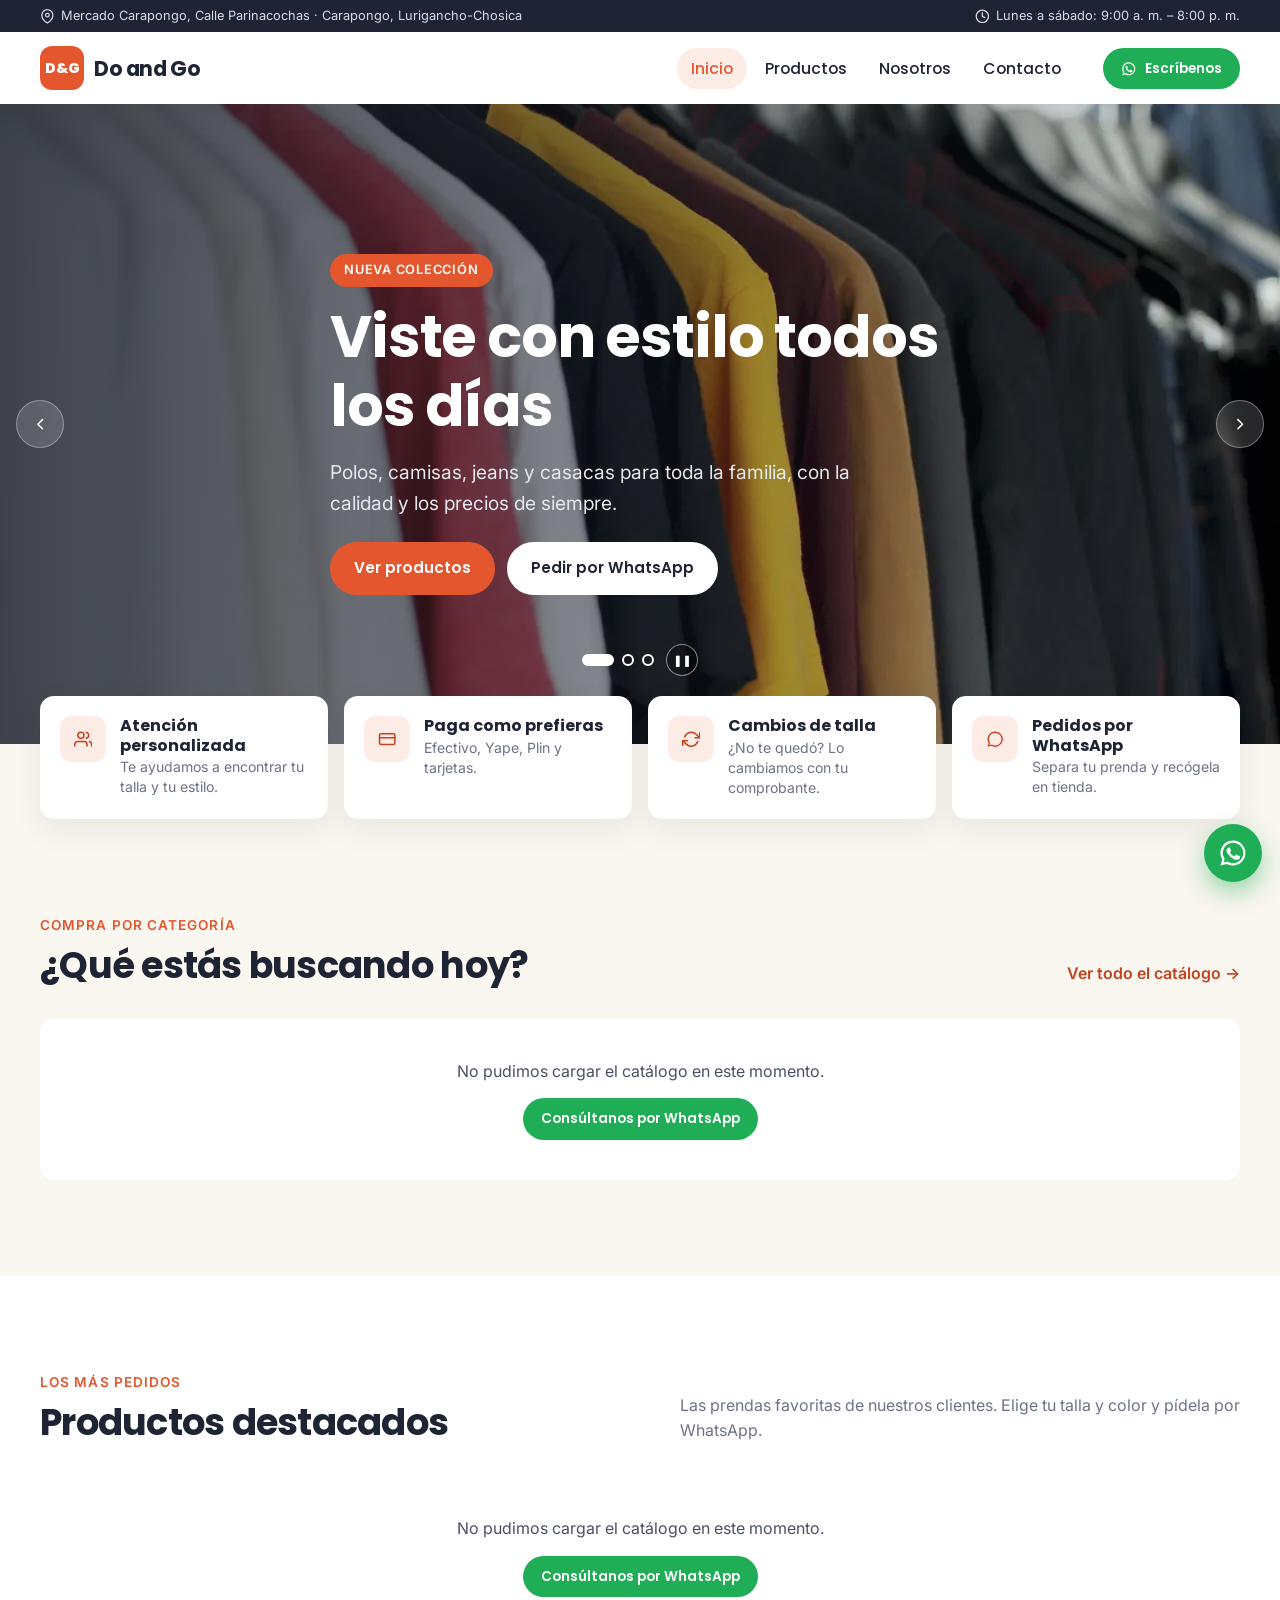
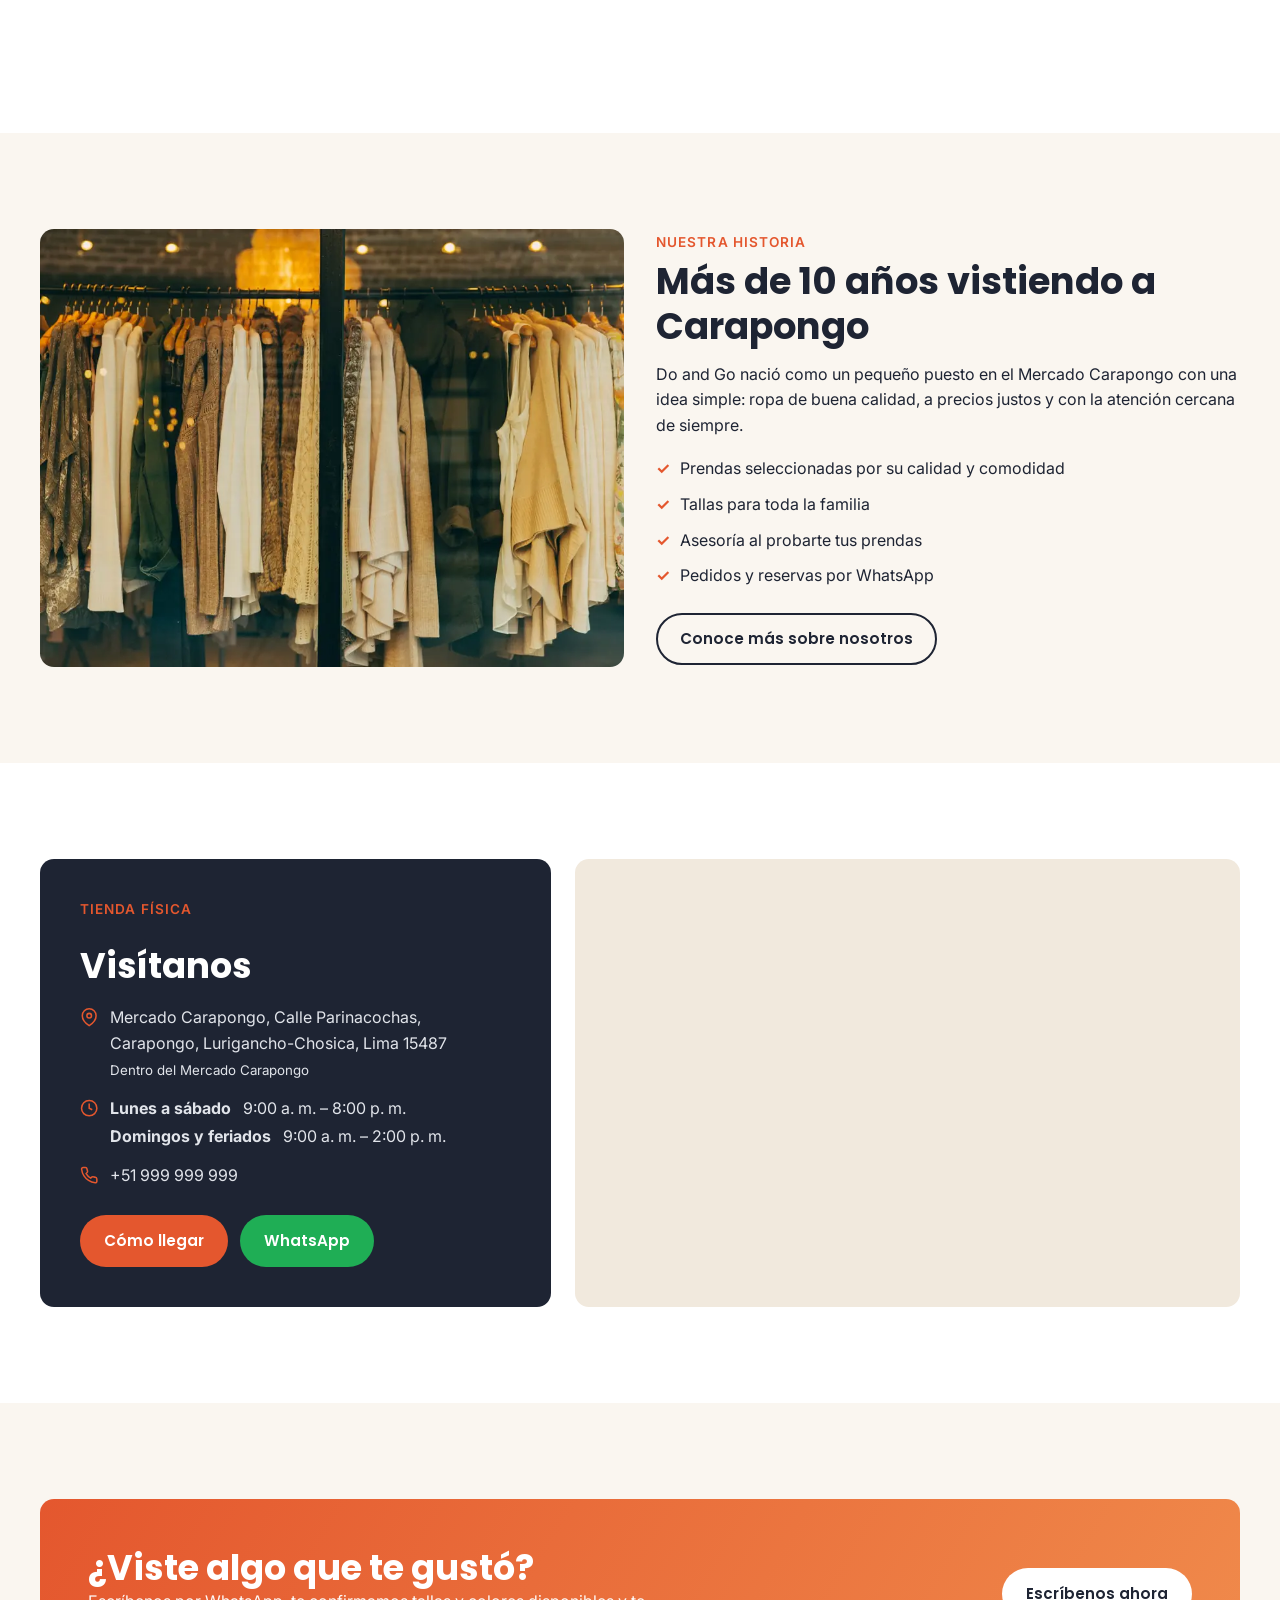
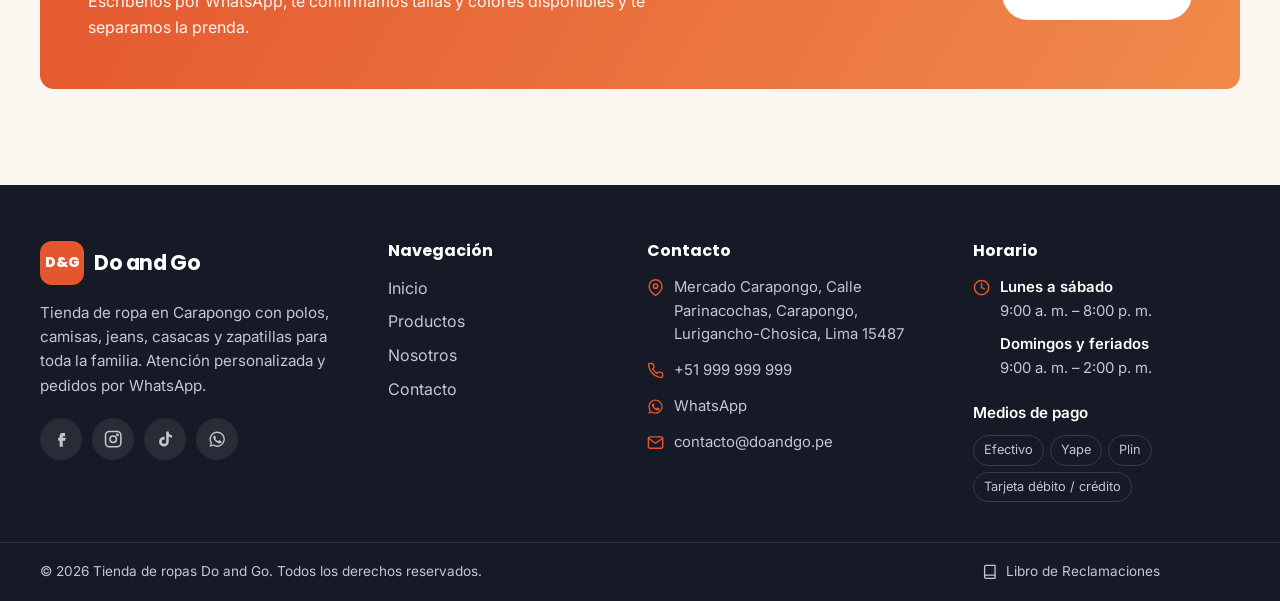
==== commit c1f5e18b: "web: imagenes del inicio alojadas en la web, cache de img y slider mas rapido - Slider e historia de" ====
--- a/dogo-web/index.html
+++ b/dogo-web/index.html
@@ -17,13 +17,14 @@
     <link rel="preconnect" href="https://images.unsplash.com">
     <link rel="preconnect" href="https://fonts.googleapis.com">
     <link rel="preconnect" href="https://fonts.gstatic.com" crossorigin>
-    <link rel="stylesheet" href="https://fonts.googleapis.com/css2?family=Inter:wght@400;500;600&family=Poppins:wght@500;600;700&display=swap">
+    <!-- Fuentes sin bloquear el renderizado: mientras cargan se usa la fuente del sistema -->
+    <link rel="preload" as="style" href="https://fonts.googleapis.com/css2?family=Inter:wght@400;500;600&family=Poppins:wght@500;600;700&display=swap" onload="this.onload=null;this.rel='stylesheet'">
+    <noscript><link rel="stylesheet" href="https://fonts.googleapis.com/css2?family=Inter:wght@400;500;600&family=Poppins:wght@500;600;700&display=swap"></noscript>
     <!-- La primera imagen del slider es lo primero que se ve: se pide con prioridad -->
-    <link rel="preload" as="image" fetchpriority="high"
-          imagesrcset="https://images.unsplash.com/photo-1489987707025-afc232f7ea0f?auto=format&fit=crop&q=70&w=800 800w,
-                       https://images.unsplash.com/photo-1489987707025-afc232f7ea0f?auto=format&fit=crop&q=70&w=1280 1280w,
-                       https://images.unsplash.com/photo-1489987707025-afc232f7ea0f?auto=format&fit=crop&q=70&w=1920 1920w"
-          imagesizes="100vw">
+    <link rel="preload" as="image" fetchpriority="high" media="(max-width: 719px)"
+          imagesrcset="img/inicio/slide-1-movil-480.webp 480w, img/inicio/slide-1-movil-720.webp 720w" imagesizes="100vw">
+    <link rel="preload" as="image" fetchpriority="high" media="(min-width: 720px)"
+          imagesrcset="img/inicio/slide-1-800.webp 800w, img/inicio/slide-1-1280.webp 1280w, img/inicio/slide-1-1920.webp 1920w" imagesizes="100vw">
     <link rel="stylesheet" href="css/styles.css">
 </head>
 <body>
@@ -59,11 +60,12 @@
         <section class="slider" aria-roledescription="carrusel" aria-label="Novedades de Do and Go" tabindex="-1">
             <div class="slider-track">
                 <article class="slide is-active" aria-roledescription="diapositiva" aria-label="1 de 3">
-                    <img src="https://images.unsplash.com/photo-1489987707025-afc232f7ea0f?auto=format&fit=crop&q=70&w=1280"
-                         srcset="https://images.unsplash.com/photo-1489987707025-afc232f7ea0f?auto=format&fit=crop&q=70&w=800 800w,
-                                 https://images.unsplash.com/photo-1489987707025-afc232f7ea0f?auto=format&fit=crop&q=70&w=1280 1280w,
-                                 https://images.unsplash.com/photo-1489987707025-afc232f7ea0f?auto=format&fit=crop&q=70&w=1920 1920w"
-                         sizes="100vw" width="1920" height="1080" alt="" fetchpriority="high" decoding="async">
+                    <picture>
+                        <source media="(max-width: 719px)" srcset="img/inicio/slide-1-movil-480.webp 480w, img/inicio/slide-1-movil-720.webp 720w" sizes="100vw" width="720" height="1080">
+                        <img src="img/inicio/slide-1-1280.webp"
+                             srcset="img/inicio/slide-1-800.webp 800w, img/inicio/slide-1-1280.webp 1280w, img/inicio/slide-1-1920.webp 1920w"
+                             sizes="100vw" width="1920" height="1080" alt="" fetchpriority="high" decoding="async">
+                    </picture>
                     <div class="container slide-content">
                         <span class="slide-kicker">Nueva colección</span>
                         <h1>Viste con estilo todos los días</h1>
@@ -75,11 +77,12 @@
                     </div>
                 </article>
                 <article class="slide" aria-roledescription="diapositiva" aria-label="2 de 3">
-                    <img src="https://images.unsplash.com/photo-1512436991641-6745cdb1723f?auto=format&fit=crop&q=70&w=1280"
-                         srcset="https://images.unsplash.com/photo-1512436991641-6745cdb1723f?auto=format&fit=crop&q=70&w=800 800w,
-                                 https://images.unsplash.com/photo-1512436991641-6745cdb1723f?auto=format&fit=crop&q=70&w=1280 1280w,
-                                 https://images.unsplash.com/photo-1512436991641-6745cdb1723f?auto=format&fit=crop&q=70&w=1920 1920w"
-                         sizes="100vw" width="1920" height="1080" alt="" loading="lazy" decoding="async">
+                    <picture>
+                        <source media="(max-width: 719px)" srcset="img/inicio/slide-2-movil-480.webp 480w, img/inicio/slide-2-movil-720.webp 720w" sizes="100vw" width="720" height="1080">
+                        <img src="img/inicio/slide-2-1280.webp"
+                             srcset="img/inicio/slide-2-800.webp 800w, img/inicio/slide-2-1280.webp 1280w, img/inicio/slide-2-1920.webp 1920w"
+                             sizes="100vw" width="1920" height="1080" alt="" loading="lazy" decoding="async">
+                    </picture>
                     <div class="container slide-content">
                         <span class="slide-kicker">Precios de barrio</span>
                         <h2>Calidad de tienda, precio de mercado</h2>
@@ -90,11 +93,12 @@
                     </div>
                 </article>
                 <article class="slide" aria-roledescription="diapositiva" aria-label="3 de 3">
-                    <img src="https://images.unsplash.com/photo-1441986300917-64674bd600d8?auto=format&fit=crop&q=70&w=1280"
-                         srcset="https://images.unsplash.com/photo-1441986300917-64674bd600d8?auto=format&fit=crop&q=70&w=800 800w,
-                                 https://images.unsplash.com/photo-1441986300917-64674bd600d8?auto=format&fit=crop&q=70&w=1280 1280w,
-                                 https://images.unsplash.com/photo-1441986300917-64674bd600d8?auto=format&fit=crop&q=70&w=1920 1920w"
-                         sizes="100vw" width="1920" height="1080" alt="" loading="lazy" decoding="async">
+                    <picture>
+                        <source media="(max-width: 719px)" srcset="img/inicio/slide-3-movil-480.webp 480w, img/inicio/slide-3-movil-720.webp 720w" sizes="100vw" width="720" height="1080">
+                        <img src="img/inicio/slide-3-1280.webp"
+                             srcset="img/inicio/slide-3-800.webp 800w, img/inicio/slide-3-1280.webp 1280w, img/inicio/slide-3-1920.webp 1920w"
+                             sizes="100vw" width="1920" height="1080" alt="" loading="lazy" decoding="async">
+                    </picture>
                     <div class="container slide-content">
                         <span class="slide-kicker">Visítanos</span>
                         <h2>Te esperamos en el Mercado Carapongo</h2>
@@ -172,8 +176,8 @@
         <section class="section" aria-labelledby="why-title">
             <div class="container split">
                 <div class="split-media">
-                    <img src="https://images.unsplash.com/photo-1445205170230-053b83016050?auto=format&fit=crop&q=70&w=900&h=675"
-                         width="900" height="675" alt="Percheros con prendas de temporada" loading="lazy" decoding="async">
+                    <img src="img/inicio/historia-900.webp" srcset="img/inicio/historia-600.webp 600w, img/inicio/historia-900.webp 900w"
+                         sizes="(min-width: 720px) 50vw, 100vw" width="900" height="675" alt="Percheros con prendas de temporada" loading="lazy" decoding="async">
                 </div>
                 <div>
                     <span class="eyebrow">Nuestra historia</span>
--- a/dogo-web/css/styles.css
+++ b/dogo-web/css/styles.css
@@ -128,7 +128,7 @@
 /* ---------- Slider ---------- */
 .slider { position: relative; overflow: hidden; background: var(--ink); color: var(--white); }
 .slider-track { position: relative; height: clamp(440px, 78vh, 640px); }
-.slide { position: absolute; inset: 0; opacity: 0; visibility: hidden; transition: opacity 0.8s ease, visibility 0.8s; }
+.slide { position: absolute; inset: 0; opacity: 0; visibility: hidden; transition: opacity 0.55s ease, visibility 0.55s; }
 .slide.is-active { opacity: 1; visibility: visible; }
 .slide picture, .slide img { position: absolute; inset: 0; width: 100%; height: 100%; object-fit: cover; }
 .slide::after {
@@ -194,7 +194,7 @@
 /* Categorías */
 .category-grid { display: grid; grid-template-columns: repeat(2, 1fr); gap: 12px; }
 .category-card {
-    position: relative; display: block; aspect-ratio: 4 / 5; border-radius: var(--radius); overflow: hidden;
+    position: relative; display: block; aspect-ratio: 1 / 1; border-radius: var(--radius); overflow: hidden;
     text-decoration: none; color: var(--white); background: var(--sand);
 }
 .category-card img { width: 100%; height: 100%; object-fit: cover; transition: transform 0.5s; }
@@ -205,14 +205,14 @@
 .category-count { font-size: 0.85rem; opacity: 0.85; }
 
 /* Tarjeta de producto */
-/* Móvil: 2 columnas; en pantallas grandes, tantas como quepan */
+/* Móvil: 2 columnas; desde tablet, 3 columnas fijas (filas completas de 3) */
 .product-grid { display: grid; grid-template-columns: repeat(2, 1fr); gap: 12px; }
 .product-card {
     display: flex; flex-direction: column; background: var(--white); border-radius: var(--radius);
     overflow: hidden; box-shadow: var(--shadow); transition: box-shadow 0.25s, transform 0.25s;
 }
 .product-card:hover { box-shadow: var(--shadow-hover); transform: translateY(-3px); }
-.product-media { position: relative; aspect-ratio: 4 / 5; border: 0; padding: 0; background: var(--sand); cursor: pointer; overflow: hidden; }
+.product-media { position: relative; aspect-ratio: 1 / 1; border: 0; padding: 0; background: var(--sand); cursor: pointer; overflow: hidden; }
 .product-media img { width: 100%; height: 100%; object-fit: cover; transition: transform 0.5s; }
 .product-card:hover .product-media img { transform: scale(1.04); }
 .product-body { display: flex; flex-direction: column; gap: 4px; padding: 12px; flex: 1; }
@@ -346,7 +346,7 @@
     width: 40px; height: 40px; border-radius: 50%; border: 0; background: var(--white); box-shadow: var(--shadow); cursor: pointer;
 }
 .dialog-gallery { background: var(--sand); }
-.gallery-main { aspect-ratio: 4 / 5; }
+.gallery-main { aspect-ratio: 1 / 1; }
 .gallery-main img { width: 100%; height: 100%; object-fit: cover; }
 .gallery-thumbs { display: flex; gap: 8px; padding: 10px; overflow-x: auto; }
 .thumb { width: 64px; flex-shrink: 0; padding: 0; border: 2px solid transparent; border-radius: 8px; overflow: hidden; cursor: pointer; background: none; }
@@ -445,8 +445,8 @@
    Pantallas medianas y grandes
    ===================================================================== */
 @media (min-width: 720px) {
-    .product-grid { grid-template-columns: repeat(auto-fill, minmax(230px, 1fr)); gap: 20px; }
-    .category-grid { grid-template-columns: repeat(auto-fill, minmax(200px, 1fr)); gap: 16px; }
+    .product-grid { grid-template-columns: repeat(3, 1fr); gap: 20px; }
+    .category-grid { grid-template-columns: repeat(3, 1fr); gap: 16px; }
     .product-body { padding: 16px; }
     .product-actions { flex-direction: row; }
     .topbar-inner { justify-content: space-between; }
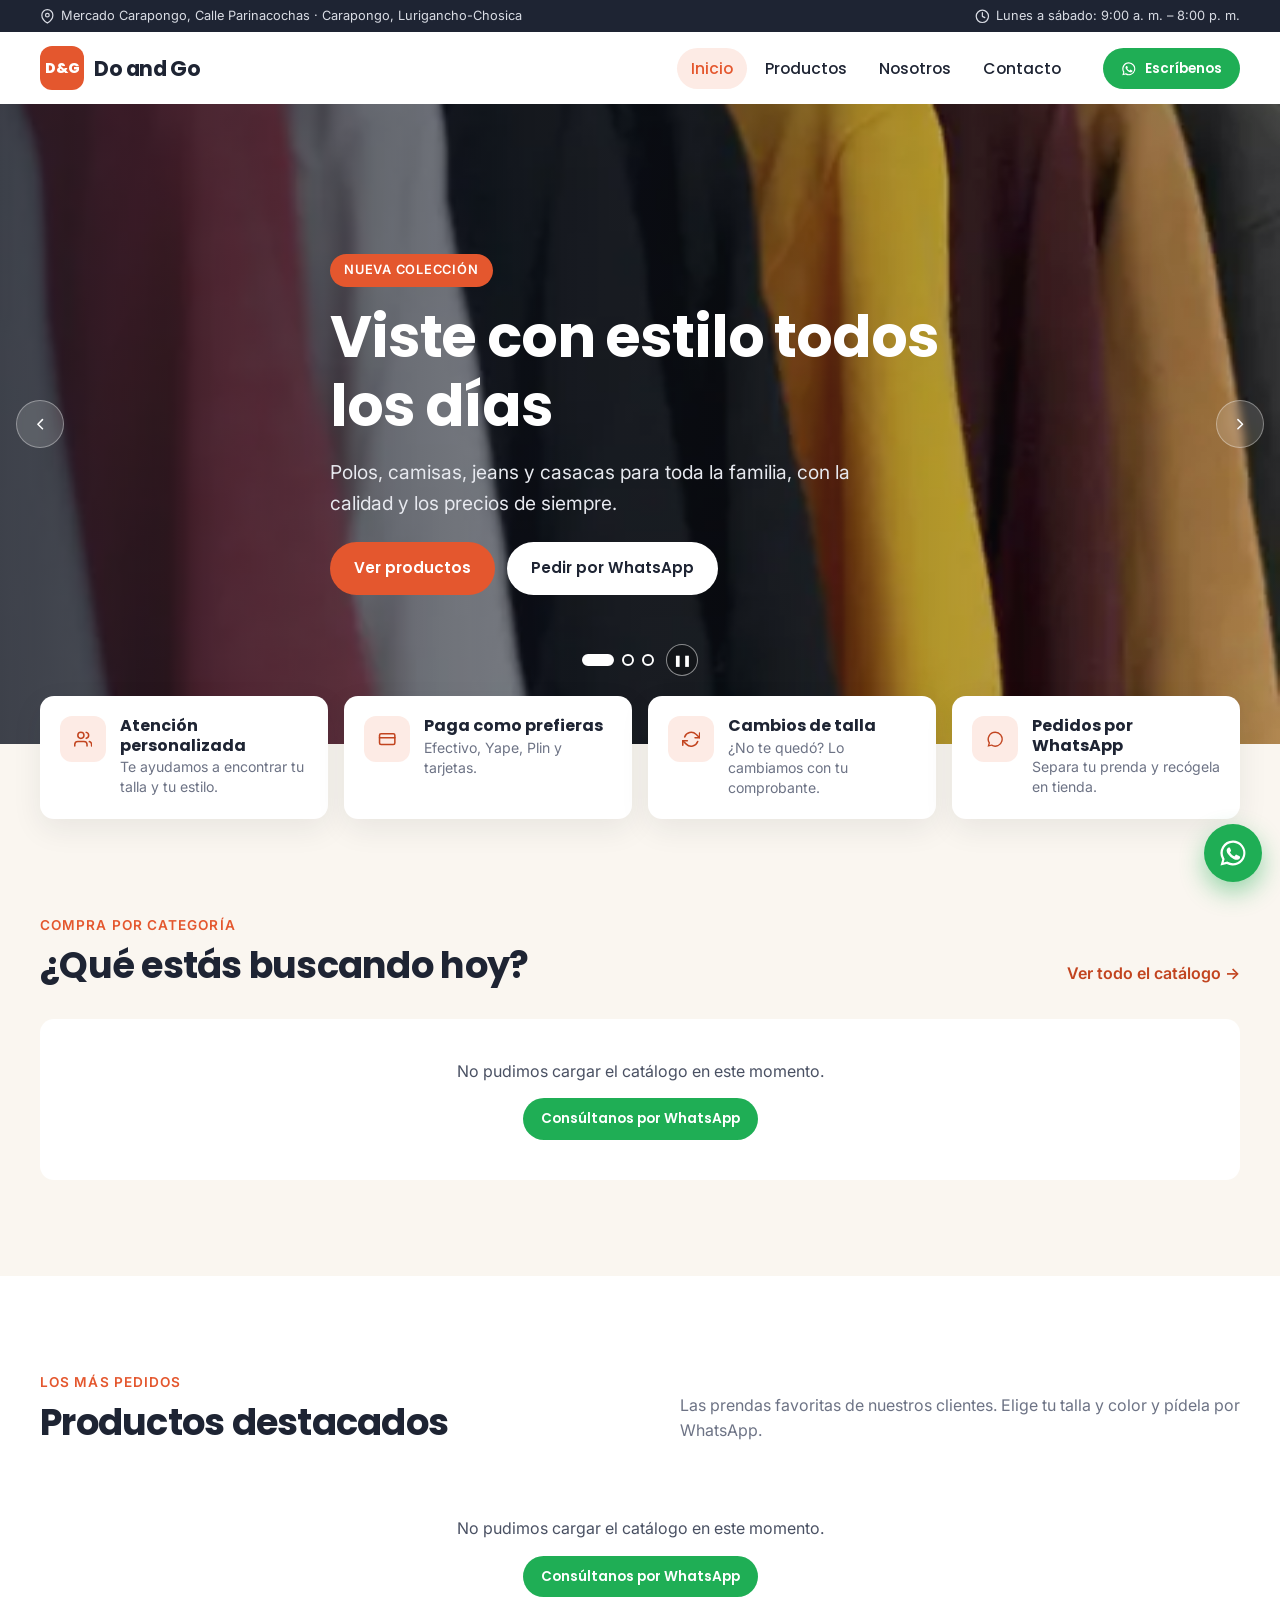
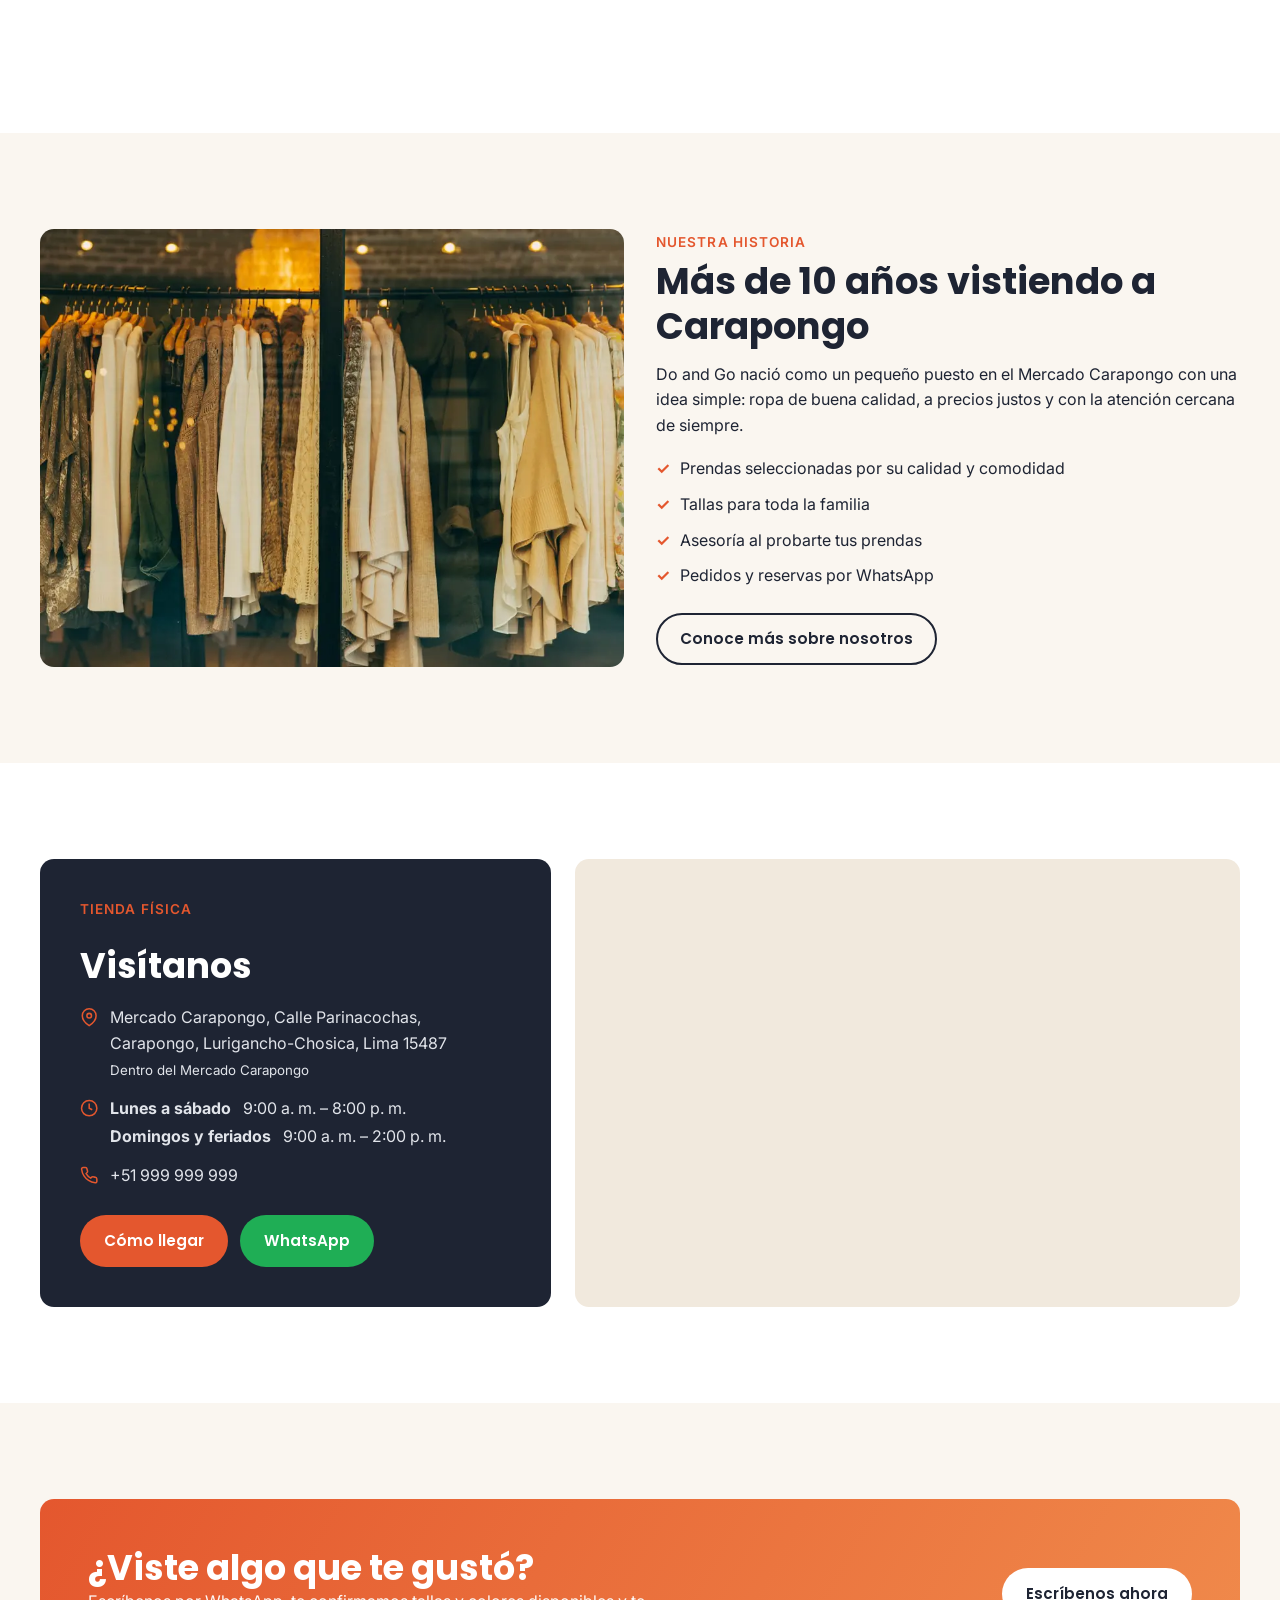
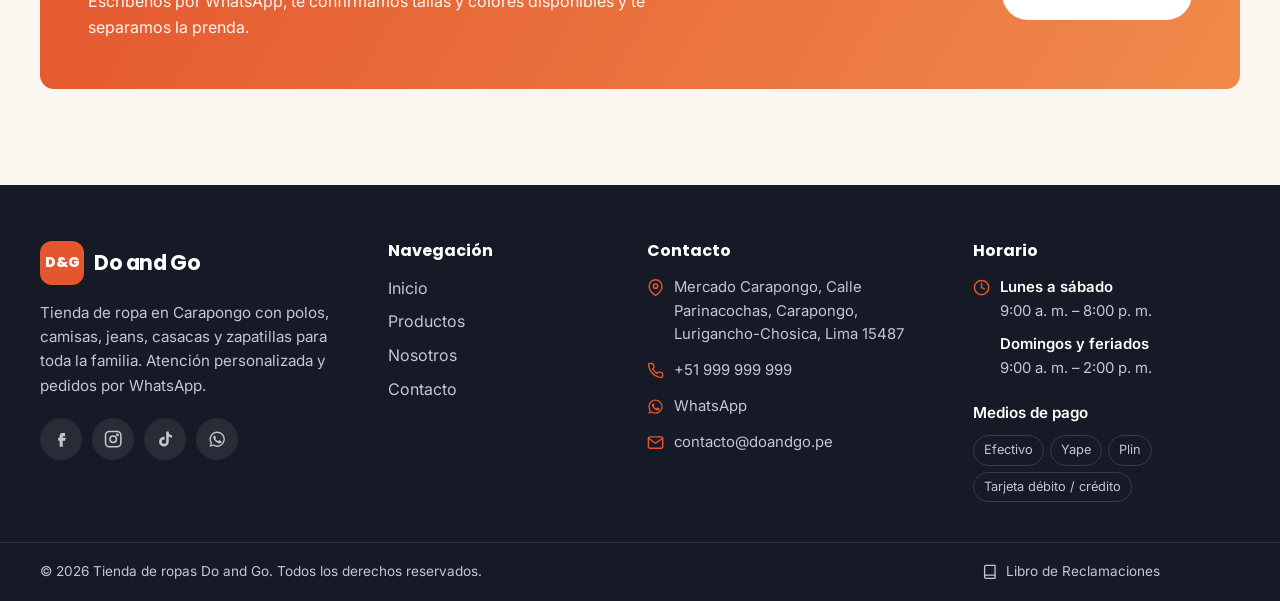
==== commit 1b629488: "Update index.html" ====
--- a/dogo-web/index.html
+++ b/dogo-web/index.html
@@ -261,8 +261,8 @@
                 <h2 class="footer-title">Contacto</h2>
                 <ul class="footer-contact">
                     <li><svg class="icon" viewBox="0 0 24 24" width="24" height="24" fill="none" stroke="currentColor" stroke-width="2" stroke-linecap="round" stroke-linejoin="round" aria-hidden="true" focusable="false"><path d="M21 10c0 7-9 13-9 13S3 17 3 10a9 9 0 0 1 18 0z"/><circle cx="12" cy="10" r="3"/></svg><a href="https://www.google.com/maps/dir/?api=1&amp;destination=-12.002135,-76.8639779" data-cfg="como-llegar" target="_blank" rel="noopener"><span data-cfg="direccion">Mercado Carapongo, Calle Parinacochas, Carapongo, Lurigancho-Chosica, Lima 15487</span></a></li>
-                    <li><svg class="icon" viewBox="0 0 24 24" width="24" height="24" fill="none" stroke="currentColor" stroke-width="2" stroke-linecap="round" stroke-linejoin="round" aria-hidden="true" focusable="false"><path d="M22 16.9v3a2 2 0 0 1-2.2 2 19.8 19.8 0 0 1-8.6-3.1 19.5 19.5 0 0 1-6-6A19.8 19.8 0 0 1 2.1 4.2 2 2 0 0 1 4.1 2h3a2 2 0 0 1 2 1.7c.1.9.4 1.8.7 2.7a2 2 0 0 1-.5 2.1L8 9.8a16 16 0 0 0 6 6l1.3-1.3a2 2 0 0 1 2.1-.4c.9.3 1.8.6 2.7.7a2 2 0 0 1 1.7 2z"/></svg><a href="tel:+51999999999" data-cfg="telefono">+51 999 999 999</a></li>
-                    <li><svg class="icon" viewBox="0 0 24 24" width="24" height="24" fill="currentColor" aria-hidden="true" focusable="false"><path d="M12 2a10 10 0 0 0-8.6 15.1L2 22l5-1.3A10 10 0 1 0 12 2zm0 18.2a8.2 8.2 0 0 1-4.2-1.2l-.3-.2-3 .8.8-2.9-.2-.3A8.2 8.2 0 1 1 12 20.2zm4.5-6.1c-.2-.1-1.5-.7-1.7-.8-.2-.1-.4-.1-.6.1l-.8 1c-.1.2-.3.2-.5.1a6.7 6.7 0 0 1-3.3-2.9c-.3-.4.3-.4.8-1.3.1-.2 0-.3 0-.5l-.8-1.8c-.2-.5-.4-.4-.6-.4h-.5a1 1 0 0 0-.7.3 3 3 0 0 0-.9 2.2 5.2 5.2 0 0 0 1.1 2.7 11.8 11.8 0 0 0 4.5 4c1.7.7 2.3.8 3.2.6a2.7 2.7 0 0 0 1.8-1.2 2.2 2.2 0 0 0 .1-1.3c0-.1-.2-.2-.4-.3z"/></svg><a href="https://wa.me/51999999999" data-cfg="whatsapp" target="_blank" rel="noopener">WhatsApp</a></li>
+                    <li><svg class="icon" viewBox="0 0 24 24" width="24" height="24" fill="none" stroke="currentColor" stroke-width="2" stroke-linecap="round" stroke-linejoin="round" aria-hidden="true" focusable="false"><path d="M22 16.9v3a2 2 0 0 1-2.2 2 19.8 19.8 0 0 1-8.6-3.1 19.5 19.5 0 0 1-6-6A19.8 19.8 0 0 1 2.1 4.2 2 2 0 0 1 4.1 2h3a2 2 0 0 1 2 1.7c.1.9.4 1.8.7 2.7a2 2 0 0 1-.5 2.1L8 9.8a16 16 0 0 0 6 6l1.3-1.3a2 2 0 0 1 2.1-.4c.9.3 1.8.6 2.7.7a2 2 0 0 1 1.7 2z"/></svg><a href="tel:+51999999999" data-cfg="telefono">+51 948 327 135</a></li>
+                    <li><svg class="icon" viewBox="0 0 24 24" width="24" height="24" fill="currentColor" aria-hidden="true" focusable="false"><path d="M12 2a10 10 0 0 0-8.6 15.1L2 22l5-1.3A10 10 0 1 0 12 2zm0 18.2a8.2 8.2 0 0 1-4.2-1.2l-.3-.2-3 .8.8-2.9-.2-.3A8.2 8.2 0 1 1 12 20.2zm4.5-6.1c-.2-.1-1.5-.7-1.7-.8-.2-.1-.4-.1-.6.1l-.8 1c-.1.2-.3.2-.5.1a6.7 6.7 0 0 1-3.3-2.9c-.3-.4.3-.4.8-1.3.1-.2 0-.3 0-.5l-.8-1.8c-.2-.5-.4-.4-.6-.4h-.5a1 1 0 0 0-.7.3 3 3 0 0 0-.9 2.2 5.2 5.2 0 0 0 1.1 2.7 11.8 11.8 0 0 0 4.5 4c1.7.7 2.3.8 3.2.6a2.7 2.7 0 0 0 1.8-1.2 2.2 2.2 0 0 0 .1-1.3c0-.1-.2-.2-.4-.3z"/></svg><a href="https://wa.me/51948327135" data-cfg="whatsapp" target="_blank" rel="noopener">WhatsApp</a></li>
                     <li><svg class="icon" viewBox="0 0 24 24" width="24" height="24" fill="none" stroke="currentColor" stroke-width="2" stroke-linecap="round" stroke-linejoin="round" aria-hidden="true" focusable="false"><rect x="2" y="4" width="20" height="16" rx="2"/><polyline points="22 6 12 13 2 6"/></svg><a href="mailto:contacto@doandgo.pe" data-cfg="email">contacto@doandgo.pe</a></li>
                 </ul>
             </div>
@@ -288,7 +288,7 @@
         </div>
     </footer>
 
-    <a href="https://wa.me/51999999999" data-cfg="whatsapp" data-msg="Hola Do and Go, vengo de su página web." class="whatsapp-float" target="_blank" rel="noopener" aria-label="Escríbenos por WhatsApp"><svg class="icon" viewBox="0 0 24 24" width="24" height="24" fill="currentColor" aria-hidden="true" focusable="false"><path d="M12 2a10 10 0 0 0-8.6 15.1L2 22l5-1.3A10 10 0 1 0 12 2zm0 18.2a8.2 8.2 0 0 1-4.2-1.2l-.3-.2-3 .8.8-2.9-.2-.3A8.2 8.2 0 1 1 12 20.2zm4.5-6.1c-.2-.1-1.5-.7-1.7-.8-.2-.1-.4-.1-.6.1l-.8 1c-.1.2-.3.2-.5.1a6.7 6.7 0 0 1-3.3-2.9c-.3-.4.3-.4.8-1.3.1-.2 0-.3 0-.5l-.8-1.8c-.2-.5-.4-.4-.6-.4h-.5a1 1 0 0 0-.7.3 3 3 0 0 0-.9 2.2 5.2 5.2 0 0 0 1.1 2.7 11.8 11.8 0 0 0 4.5 4c1.7.7 2.3.8 3.2.6a2.7 2.7 0 0 0 1.8-1.2 2.2 2.2 0 0 0 .1-1.3c0-.1-.2-.2-.4-.3z"/></svg></a>
+    <a href="https://wa.me/51948327135" data-cfg="whatsapp" data-msg="Hola Do and Go, vengo de su página web." class="whatsapp-float" target="_blank" rel="noopener" aria-label="Escríbenos por WhatsApp"><svg class="icon" viewBox="0 0 24 24" width="24" height="24" fill="currentColor" aria-hidden="true" focusable="false"><path d="M12 2a10 10 0 0 0-8.6 15.1L2 22l5-1.3A10 10 0 1 0 12 2zm0 18.2a8.2 8.2 0 0 1-4.2-1.2l-.3-.2-3 .8.8-2.9-.2-.3A8.2 8.2 0 1 1 12 20.2zm4.5-6.1c-.2-.1-1.5-.7-1.7-.8-.2-.1-.4-.1-.6.1l-.8 1c-.1.2-.3.2-.5.1a6.7 6.7 0 0 1-3.3-2.9c-.3-.4.3-.4.8-1.3.1-.2 0-.3 0-.5l-.8-1.8c-.2-.5-.4-.4-.6-.4h-.5a1 1 0 0 0-.7.3 3 3 0 0 0-.9 2.2 5.2 5.2 0 0 0 1.1 2.7 11.8 11.8 0 0 0 4.5 4c1.7.7 2.3.8 3.2.6a2.7 2.7 0 0 0 1.8-1.2 2.2 2.2 0 0 0 .1-1.3c0-.1-.2-.2-.4-.3z"/></svg></a>
 
     <script src="js/config.js" defer></script>
     <script src="js/icons.js" defer></script>
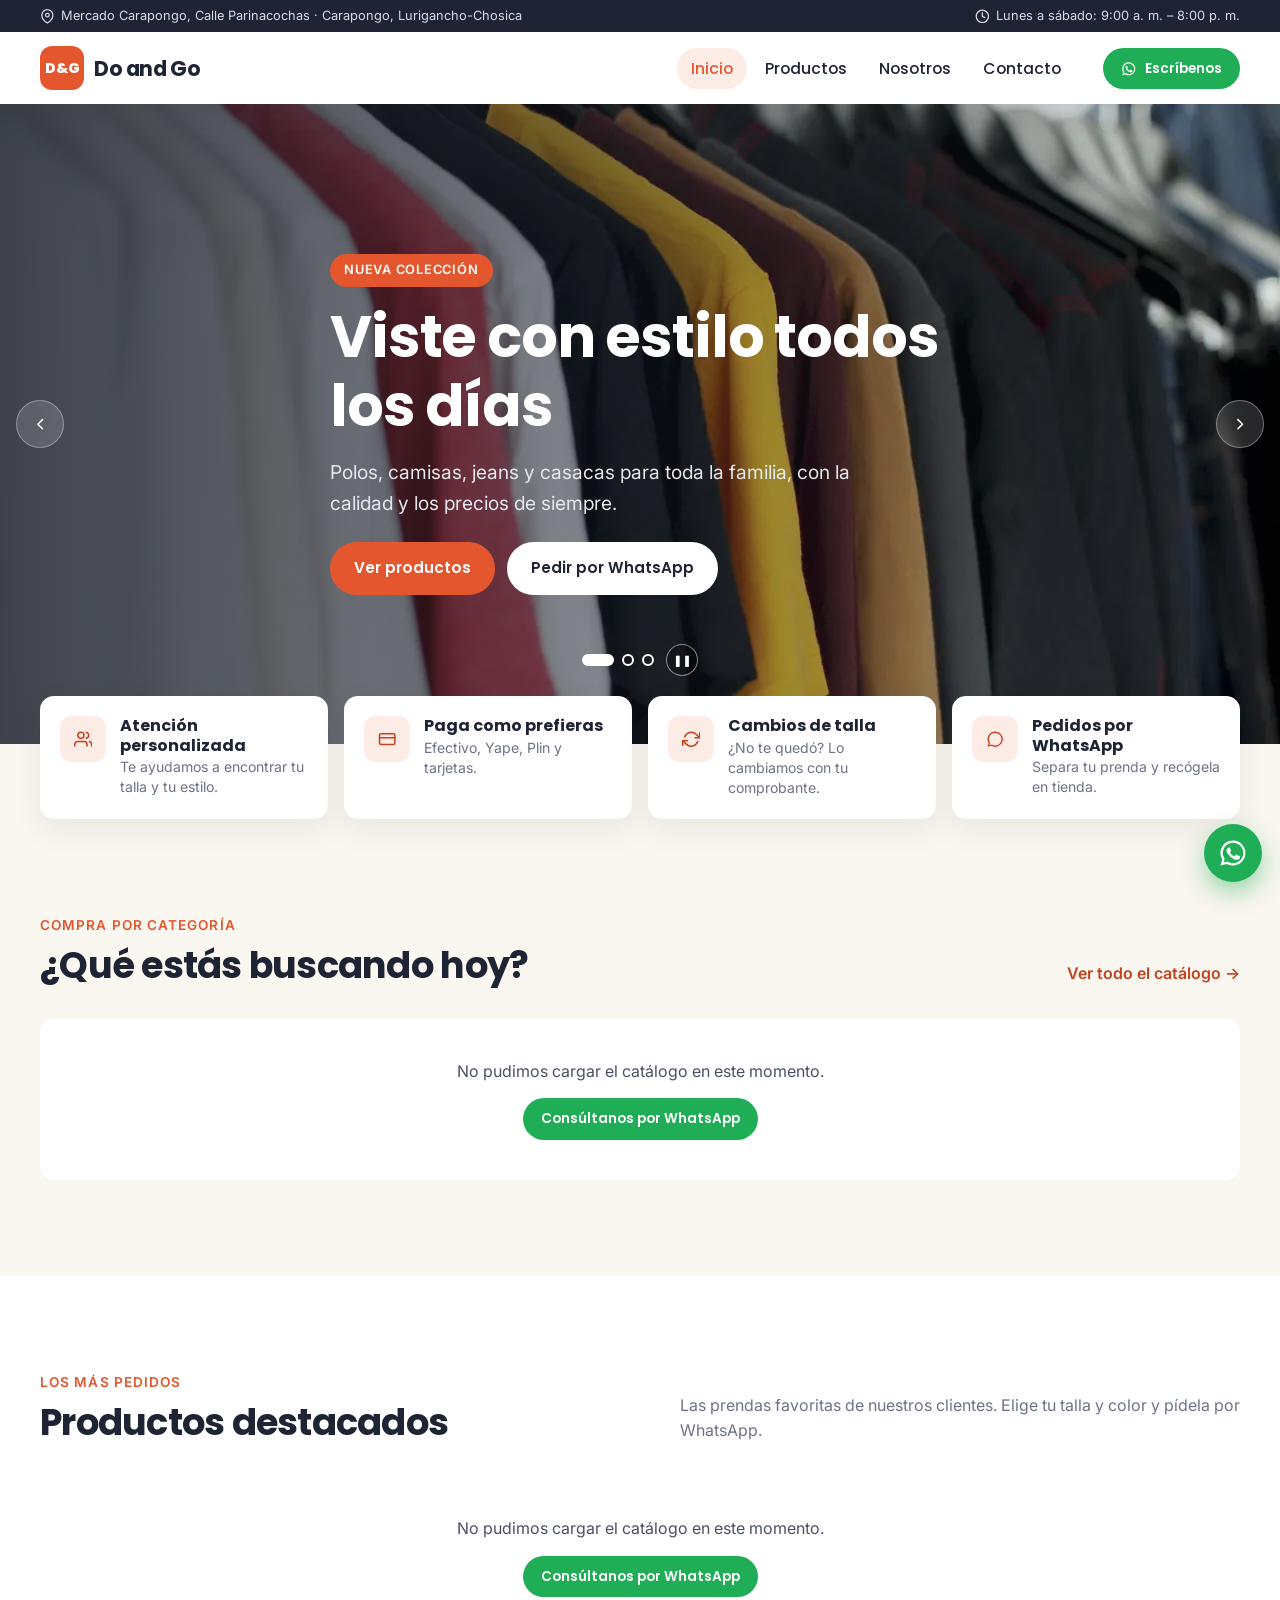
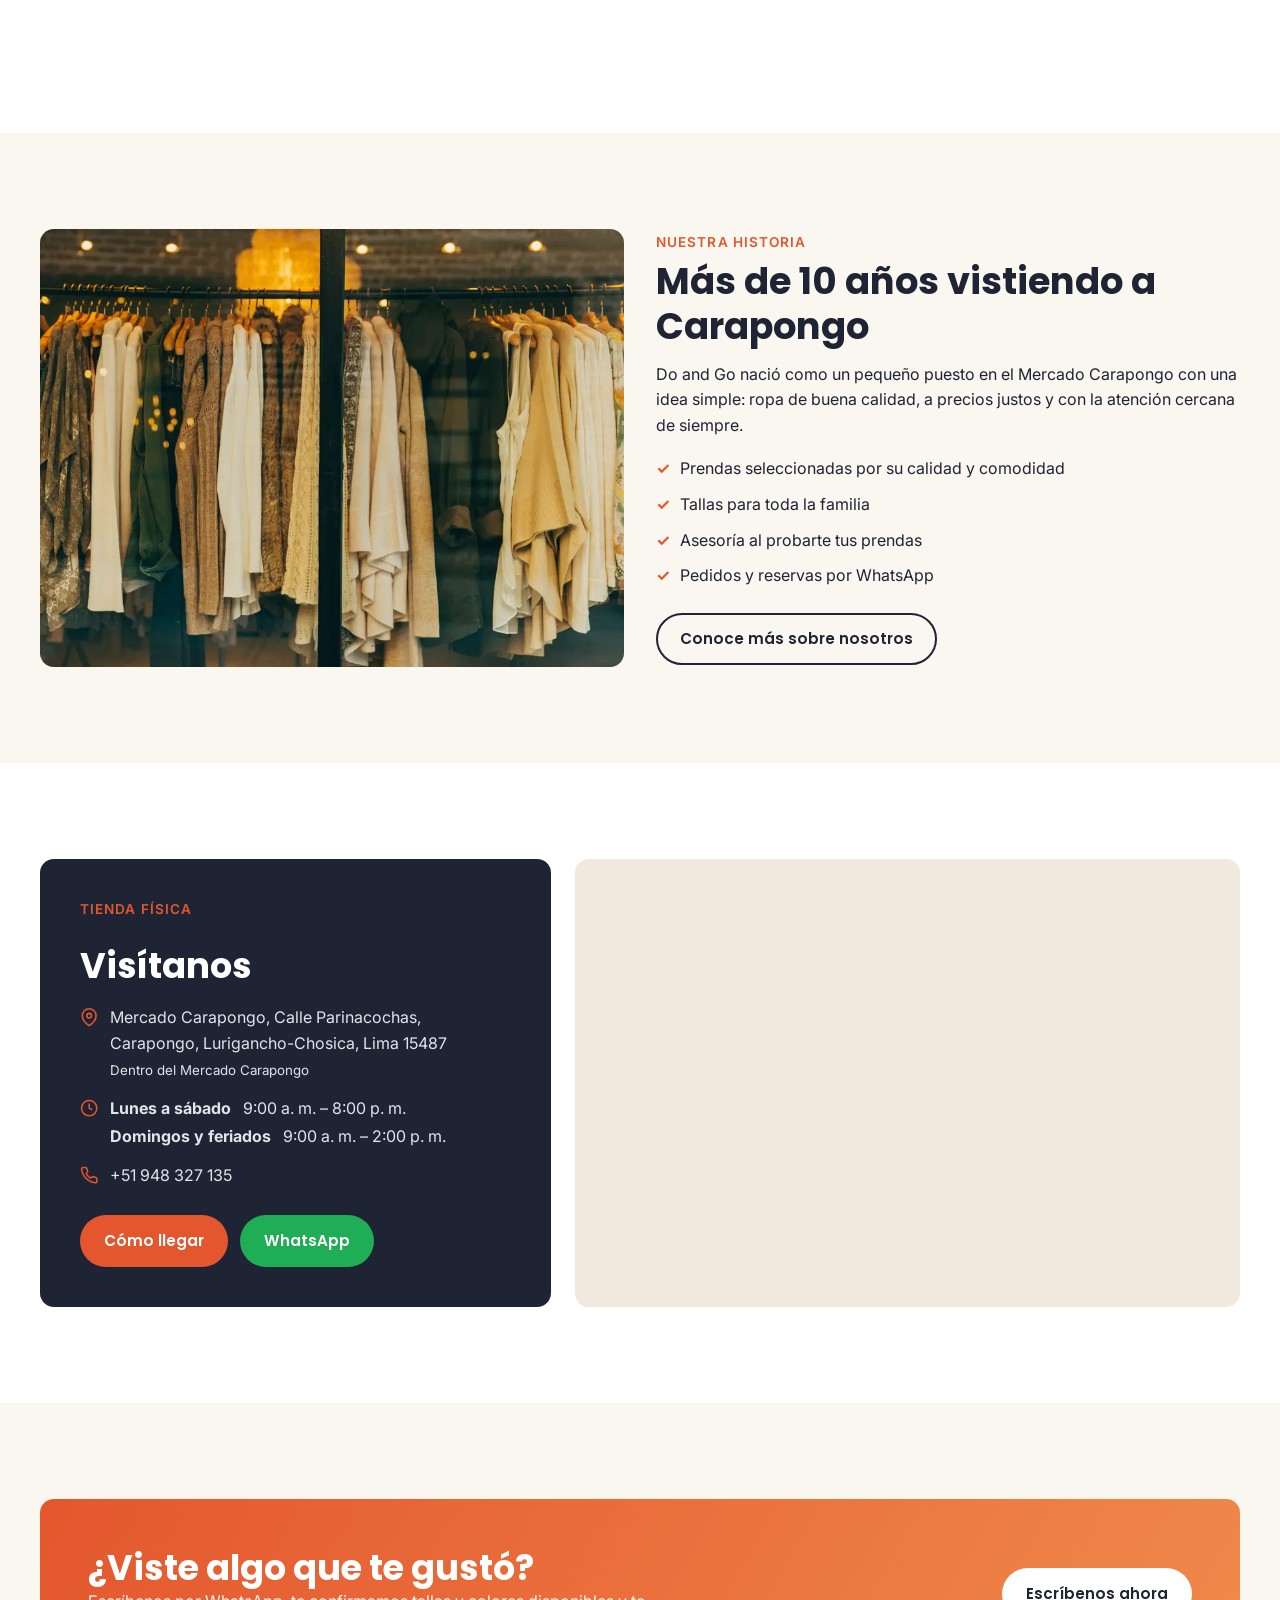
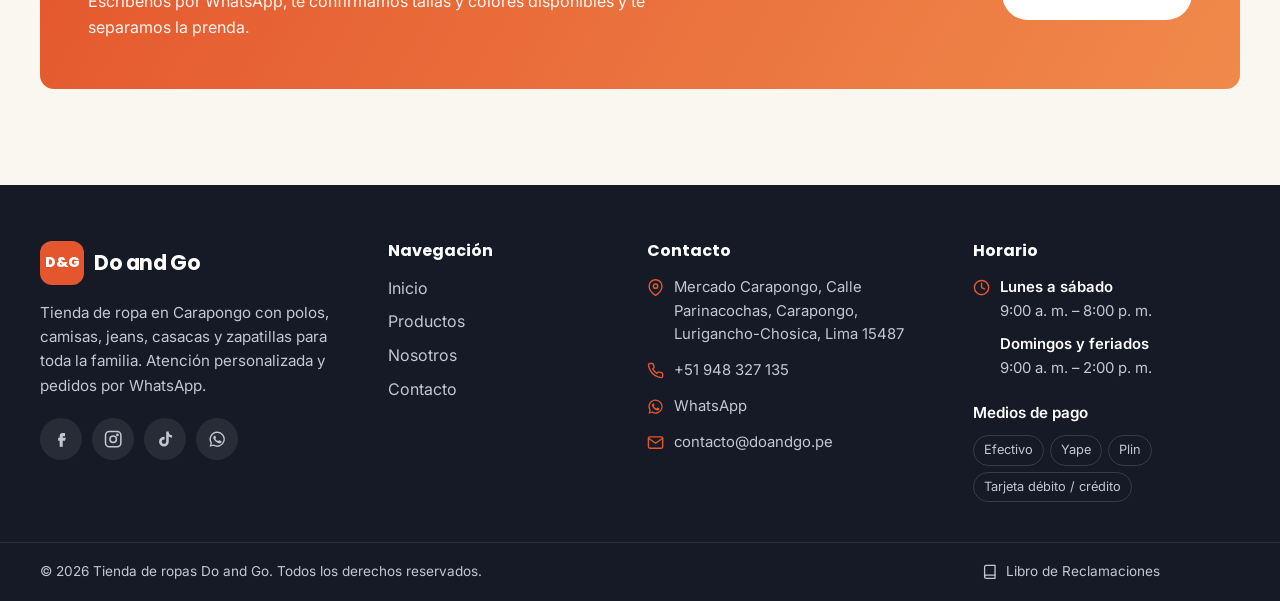
==== commit 1affb9e8: "web: numero real de WhatsApp y telefono (948 327 135) en config y copias html Co-Authored-By: Claude" ====
--- a/dogo-web/index.html
+++ b/dogo-web/index.html
@@ -50,7 +50,7 @@
                     <li><a href="nosotros.html">Nosotros</a></li>
                     <li><a href="contacto.html">Contacto</a></li>
                 </ul>
-                <a href="https://wa.me/51999999999" data-cfg="whatsapp" data-msg="Hola Do and Go, quisiera hacer una consulta." class="btn btn-whatsapp btn-sm" target="_blank" rel="noopener"><svg class="icon" viewBox="0 0 24 24" width="24" height="24" fill="currentColor" aria-hidden="true" focusable="false"><path d="M12 2a10 10 0 0 0-8.6 15.1L2 22l5-1.3A10 10 0 1 0 12 2zm0 18.2a8.2 8.2 0 0 1-4.2-1.2l-.3-.2-3 .8.8-2.9-.2-.3A8.2 8.2 0 1 1 12 20.2zm4.5-6.1c-.2-.1-1.5-.7-1.7-.8-.2-.1-.4-.1-.6.1l-.8 1c-.1.2-.3.2-.5.1a6.7 6.7 0 0 1-3.3-2.9c-.3-.4.3-.4.8-1.3.1-.2 0-.3 0-.5l-.8-1.8c-.2-.5-.4-.4-.6-.4h-.5a1 1 0 0 0-.7.3 3 3 0 0 0-.9 2.2 5.2 5.2 0 0 0 1.1 2.7 11.8 11.8 0 0 0 4.5 4c1.7.7 2.3.8 3.2.6a2.7 2.7 0 0 0 1.8-1.2 2.2 2.2 0 0 0 .1-1.3c0-.1-.2-.2-.4-.3z"/></svg>Escríbenos</a>
+                <a href="https://wa.me/51948327135" data-cfg="whatsapp" data-msg="Hola Do and Go, quisiera hacer una consulta." class="btn btn-whatsapp btn-sm" target="_blank" rel="noopener"><svg class="icon" viewBox="0 0 24 24" width="24" height="24" fill="currentColor" aria-hidden="true" focusable="false"><path d="M12 2a10 10 0 0 0-8.6 15.1L2 22l5-1.3A10 10 0 1 0 12 2zm0 18.2a8.2 8.2 0 0 1-4.2-1.2l-.3-.2-3 .8.8-2.9-.2-.3A8.2 8.2 0 1 1 12 20.2zm4.5-6.1c-.2-.1-1.5-.7-1.7-.8-.2-.1-.4-.1-.6.1l-.8 1c-.1.2-.3.2-.5.1a6.7 6.7 0 0 1-3.3-2.9c-.3-.4.3-.4.8-1.3.1-.2 0-.3 0-.5l-.8-1.8c-.2-.5-.4-.4-.6-.4h-.5a1 1 0 0 0-.7.3 3 3 0 0 0-.9 2.2 5.2 5.2 0 0 0 1.1 2.7 11.8 11.8 0 0 0 4.5 4c1.7.7 2.3.8 3.2.6a2.7 2.7 0 0 0 1.8-1.2 2.2 2.2 0 0 0 .1-1.3c0-.1-.2-.2-.4-.3z"/></svg>Escríbenos</a>
             </nav>
         </div>
     </header>
@@ -72,7 +72,7 @@
                         <p>Polos, camisas, jeans y casacas para toda la familia, con la calidad y los precios de siempre.</p>
                         <div class="slide-actions">
                             <a class="btn btn-primary" href="productos.html">Ver productos</a>
-                            <a class="btn btn-light" data-cfg="whatsapp" data-msg="Hola Do and Go, quiero conocer la nueva colección." href="https://wa.me/51999999999" target="_blank" rel="noopener">Pedir por WhatsApp</a>
+                            <a class="btn btn-light" data-cfg="whatsapp" data-msg="Hola Do and Go, quiero conocer la nueva colección." href="https://wa.me/51948327135" target="_blank" rel="noopener">Pedir por WhatsApp</a>
                         </div>
                     </div>
                 </article>
@@ -207,11 +207,11 @@
                         <li><svg class="icon" viewBox="0 0 24 24" fill="none" stroke="currentColor" stroke-width="2" aria-hidden="true"><circle cx="12" cy="12" r="10"/><polyline points="12 6 12 12 16 14"/></svg>
                             <ul class="hours-list" data-cfg="horario"><li><strong>Lunes a sábado</strong> 9:00 a. m. – 8:00 p. m.</li><li><strong>Domingos y feriados</strong> 9:00 a. m. – 2:00 p. m.</li></ul></li>
                         <li><svg class="icon" viewBox="0 0 24 24" fill="none" stroke="currentColor" stroke-width="2" aria-hidden="true"><path d="M22 16.9v3a2 2 0 0 1-2.2 2 19.8 19.8 0 0 1-8.6-3.1 19.5 19.5 0 0 1-6-6A19.8 19.8 0 0 1 2.1 4.2 2 2 0 0 1 4.1 2h3a2 2 0 0 1 2 1.7c.1.9.4 1.8.7 2.7a2 2 0 0 1-.5 2.1L8 9.8a16 16 0 0 0 6 6l1.3-1.3a2 2 0 0 1 2.1-.4c.9.3 1.8.6 2.7.7a2 2 0 0 1 1.7 2z"/></svg>
-                            <a data-cfg="telefono" href="tel:+51999999999">+51 999 999 999</a></li>
+                            <a data-cfg="telefono" href="tel:+51948327135">+51 948 327 135</a></li>
                     </ul>
                     <div class="slide-actions">
                         <a class="btn btn-primary" data-cfg="como-llegar" href="https://www.google.com/maps/dir/?api=1&amp;destination=-12.002135,-76.8639779" target="_blank" rel="noopener">Cómo llegar</a>
-                        <a class="btn btn-whatsapp" data-cfg="whatsapp" data-msg="Hola Do and Go, quisiera saber si tienen..." href="https://wa.me/51999999999" target="_blank" rel="noopener">WhatsApp</a>
+                        <a class="btn btn-whatsapp" data-cfg="whatsapp" data-msg="Hola Do and Go, quisiera saber si tienen..." href="https://wa.me/51948327135" target="_blank" rel="noopener">WhatsApp</a>
                     </div>
                 </div>
                 <div class="map-box"><iframe class="map-frame" data-cfg="mapa-iframe" src="https://www.google.com/maps/embed?origin=mfe&amp;pb=!1m3!2m1!1s-12.002135,-76.8639779!6i17!3m1!1ses!5m1!1ses" title="Ubicación de Do and Go en Google Maps" loading="lazy" referrerpolicy="no-referrer-when-downgrade" allowfullscreen></iframe></div>
@@ -226,7 +226,7 @@
                         <h2>¿Viste algo que te gustó?</h2>
                         <p>Escríbenos por WhatsApp, te confirmamos tallas y colores disponibles y te separamos la prenda.</p>
                     </div>
-                    <a class="btn btn-light" data-cfg="whatsapp" data-msg="Hola Do and Go, quiero hacer un pedido." href="https://wa.me/51999999999" target="_blank" rel="noopener">Escríbenos ahora</a>
+                    <a class="btn btn-light" data-cfg="whatsapp" data-msg="Hola Do and Go, quiero hacer un pedido." href="https://wa.me/51948327135" target="_blank" rel="noopener">Escríbenos ahora</a>
                 </div>
             </div>
         </section>
@@ -245,7 +245,7 @@
                     <li><a href="https://www.facebook.com/" data-cfg="red-facebook" target="_blank" rel="noopener" aria-label="Do and Go en Facebook"><svg class="icon" viewBox="0 0 24 24" width="24" height="24" fill="currentColor" aria-hidden="true" focusable="false"><path d="M14 8h3V4h-3a4 4 0 0 0-4 4v2H8v4h2v8h4v-8h3l1-4h-4V8.5a.5.5 0 0 1 .5-.5z"/></svg></a></li>
                     <li><a href="https://www.instagram.com/" data-cfg="red-instagram" target="_blank" rel="noopener" aria-label="Do and Go en Instagram"><svg class="icon" viewBox="0 0 24 24" width="24" height="24" fill="none" stroke="currentColor" stroke-width="2" stroke-linecap="round" stroke-linejoin="round" aria-hidden="true" focusable="false"><rect x="2" y="2" width="20" height="20" rx="5"/><circle cx="12" cy="12" r="4.2"/><circle cx="17.5" cy="6.5" r="0.8" fill="currentColor"/></svg></a></li>
                     <li><a href="https://www.tiktok.com/" data-cfg="red-tiktok" target="_blank" rel="noopener" aria-label="Do and Go en TikTok"><svg class="icon" viewBox="0 0 24 24" width="24" height="24" fill="currentColor" aria-hidden="true" focusable="false"><path d="M16.6 2h-3.3v13.2a2.9 2.9 0 1 1-2.9-2.9c.3 0 .6 0 .9.1V9a6.3 6.3 0 1 0 5.3 6.2V8.6A7.6 7.6 0 0 0 21 10V6.7a4.4 4.4 0 0 1-4.4-4.4z"/></svg></a></li>
-                    <li><a href="https://wa.me/51999999999" data-cfg="whatsapp" target="_blank" rel="noopener" aria-label="Escríbenos por WhatsApp"><svg class="icon" viewBox="0 0 24 24" width="24" height="24" fill="currentColor" aria-hidden="true" focusable="false"><path d="M12 2a10 10 0 0 0-8.6 15.1L2 22l5-1.3A10 10 0 1 0 12 2zm0 18.2a8.2 8.2 0 0 1-4.2-1.2l-.3-.2-3 .8.8-2.9-.2-.3A8.2 8.2 0 1 1 12 20.2zm4.5-6.1c-.2-.1-1.5-.7-1.7-.8-.2-.1-.4-.1-.6.1l-.8 1c-.1.2-.3.2-.5.1a6.7 6.7 0 0 1-3.3-2.9c-.3-.4.3-.4.8-1.3.1-.2 0-.3 0-.5l-.8-1.8c-.2-.5-.4-.4-.6-.4h-.5a1 1 0 0 0-.7.3 3 3 0 0 0-.9 2.2 5.2 5.2 0 0 0 1.1 2.7 11.8 11.8 0 0 0 4.5 4c1.7.7 2.3.8 3.2.6a2.7 2.7 0 0 0 1.8-1.2 2.2 2.2 0 0 0 .1-1.3c0-.1-.2-.2-.4-.3z"/></svg></a></li>
+                    <li><a href="https://wa.me/51948327135" data-cfg="whatsapp" target="_blank" rel="noopener" aria-label="Escríbenos por WhatsApp"><svg class="icon" viewBox="0 0 24 24" width="24" height="24" fill="currentColor" aria-hidden="true" focusable="false"><path d="M12 2a10 10 0 0 0-8.6 15.1L2 22l5-1.3A10 10 0 1 0 12 2zm0 18.2a8.2 8.2 0 0 1-4.2-1.2l-.3-.2-3 .8.8-2.9-.2-.3A8.2 8.2 0 1 1 12 20.2zm4.5-6.1c-.2-.1-1.5-.7-1.7-.8-.2-.1-.4-.1-.6.1l-.8 1c-.1.2-.3.2-.5.1a6.7 6.7 0 0 1-3.3-2.9c-.3-.4.3-.4.8-1.3.1-.2 0-.3 0-.5l-.8-1.8c-.2-.5-.4-.4-.6-.4h-.5a1 1 0 0 0-.7.3 3 3 0 0 0-.9 2.2 5.2 5.2 0 0 0 1.1 2.7 11.8 11.8 0 0 0 4.5 4c1.7.7 2.3.8 3.2.6a2.7 2.7 0 0 0 1.8-1.2 2.2 2.2 0 0 0 .1-1.3c0-.1-.2-.2-.4-.3z"/></svg></a></li>
                 </ul>
             </div>
             <div class="footer-col">
@@ -261,7 +261,7 @@
                 <h2 class="footer-title">Contacto</h2>
                 <ul class="footer-contact">
                     <li><svg class="icon" viewBox="0 0 24 24" width="24" height="24" fill="none" stroke="currentColor" stroke-width="2" stroke-linecap="round" stroke-linejoin="round" aria-hidden="true" focusable="false"><path d="M21 10c0 7-9 13-9 13S3 17 3 10a9 9 0 0 1 18 0z"/><circle cx="12" cy="10" r="3"/></svg><a href="https://www.google.com/maps/dir/?api=1&amp;destination=-12.002135,-76.8639779" data-cfg="como-llegar" target="_blank" rel="noopener"><span data-cfg="direccion">Mercado Carapongo, Calle Parinacochas, Carapongo, Lurigancho-Chosica, Lima 15487</span></a></li>
-                    <li><svg class="icon" viewBox="0 0 24 24" width="24" height="24" fill="none" stroke="currentColor" stroke-width="2" stroke-linecap="round" stroke-linejoin="round" aria-hidden="true" focusable="false"><path d="M22 16.9v3a2 2 0 0 1-2.2 2 19.8 19.8 0 0 1-8.6-3.1 19.5 19.5 0 0 1-6-6A19.8 19.8 0 0 1 2.1 4.2 2 2 0 0 1 4.1 2h3a2 2 0 0 1 2 1.7c.1.9.4 1.8.7 2.7a2 2 0 0 1-.5 2.1L8 9.8a16 16 0 0 0 6 6l1.3-1.3a2 2 0 0 1 2.1-.4c.9.3 1.8.6 2.7.7a2 2 0 0 1 1.7 2z"/></svg><a href="tel:+51999999999" data-cfg="telefono">+51 948 327 135</a></li>
+                    <li><svg class="icon" viewBox="0 0 24 24" width="24" height="24" fill="none" stroke="currentColor" stroke-width="2" stroke-linecap="round" stroke-linejoin="round" aria-hidden="true" focusable="false"><path d="M22 16.9v3a2 2 0 0 1-2.2 2 19.8 19.8 0 0 1-8.6-3.1 19.5 19.5 0 0 1-6-6A19.8 19.8 0 0 1 2.1 4.2 2 2 0 0 1 4.1 2h3a2 2 0 0 1 2 1.7c.1.9.4 1.8.7 2.7a2 2 0 0 1-.5 2.1L8 9.8a16 16 0 0 0 6 6l1.3-1.3a2 2 0 0 1 2.1-.4c.9.3 1.8.6 2.7.7a2 2 0 0 1 1.7 2z"/></svg><a href="tel:+51948327135" data-cfg="telefono">+51 948 327 135</a></li>
                     <li><svg class="icon" viewBox="0 0 24 24" width="24" height="24" fill="currentColor" aria-hidden="true" focusable="false"><path d="M12 2a10 10 0 0 0-8.6 15.1L2 22l5-1.3A10 10 0 1 0 12 2zm0 18.2a8.2 8.2 0 0 1-4.2-1.2l-.3-.2-3 .8.8-2.9-.2-.3A8.2 8.2 0 1 1 12 20.2zm4.5-6.1c-.2-.1-1.5-.7-1.7-.8-.2-.1-.4-.1-.6.1l-.8 1c-.1.2-.3.2-.5.1a6.7 6.7 0 0 1-3.3-2.9c-.3-.4.3-.4.8-1.3.1-.2 0-.3 0-.5l-.8-1.8c-.2-.5-.4-.4-.6-.4h-.5a1 1 0 0 0-.7.3 3 3 0 0 0-.9 2.2 5.2 5.2 0 0 0 1.1 2.7 11.8 11.8 0 0 0 4.5 4c1.7.7 2.3.8 3.2.6a2.7 2.7 0 0 0 1.8-1.2 2.2 2.2 0 0 0 .1-1.3c0-.1-.2-.2-.4-.3z"/></svg><a href="https://wa.me/51948327135" data-cfg="whatsapp" target="_blank" rel="noopener">WhatsApp</a></li>
                     <li><svg class="icon" viewBox="0 0 24 24" width="24" height="24" fill="none" stroke="currentColor" stroke-width="2" stroke-linecap="round" stroke-linejoin="round" aria-hidden="true" focusable="false"><rect x="2" y="4" width="20" height="16" rx="2"/><polyline points="22 6 12 13 2 6"/></svg><a href="mailto:contacto@doandgo.pe" data-cfg="email">contacto@doandgo.pe</a></li>
                 </ul>
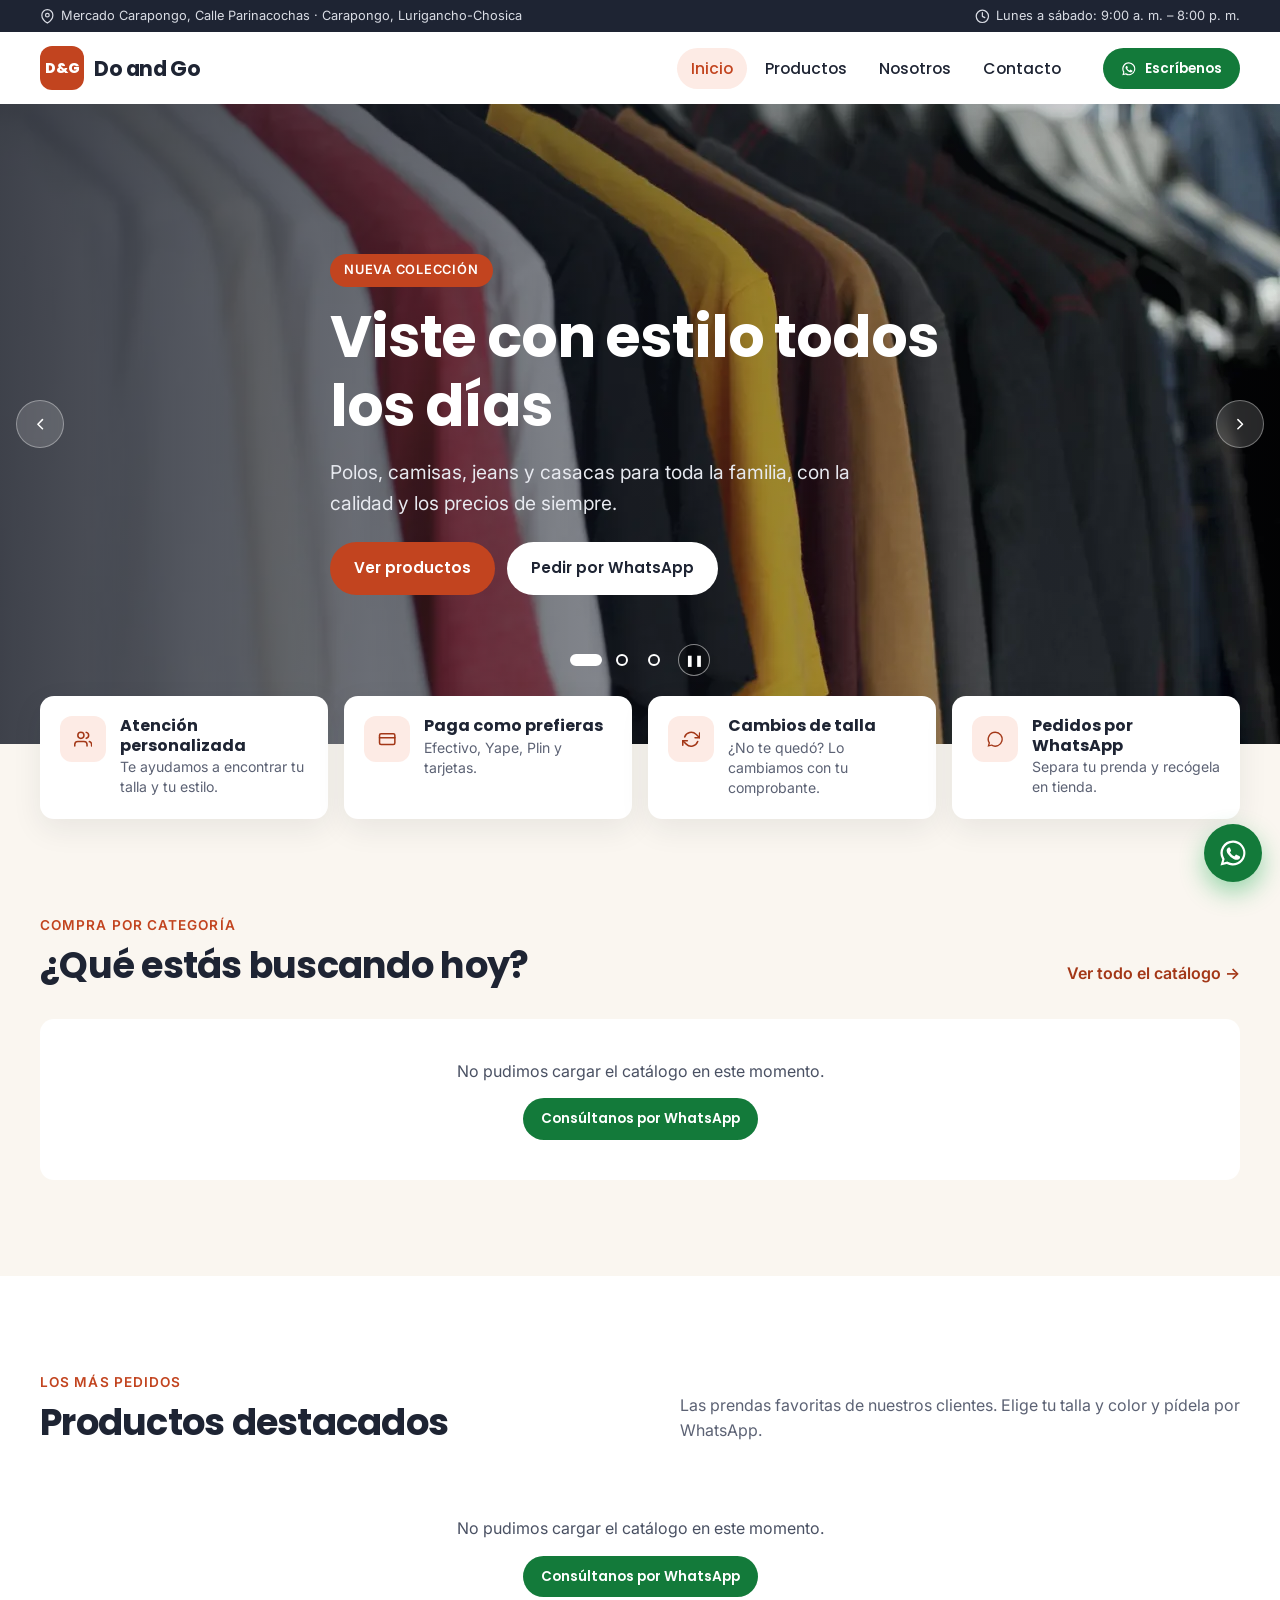
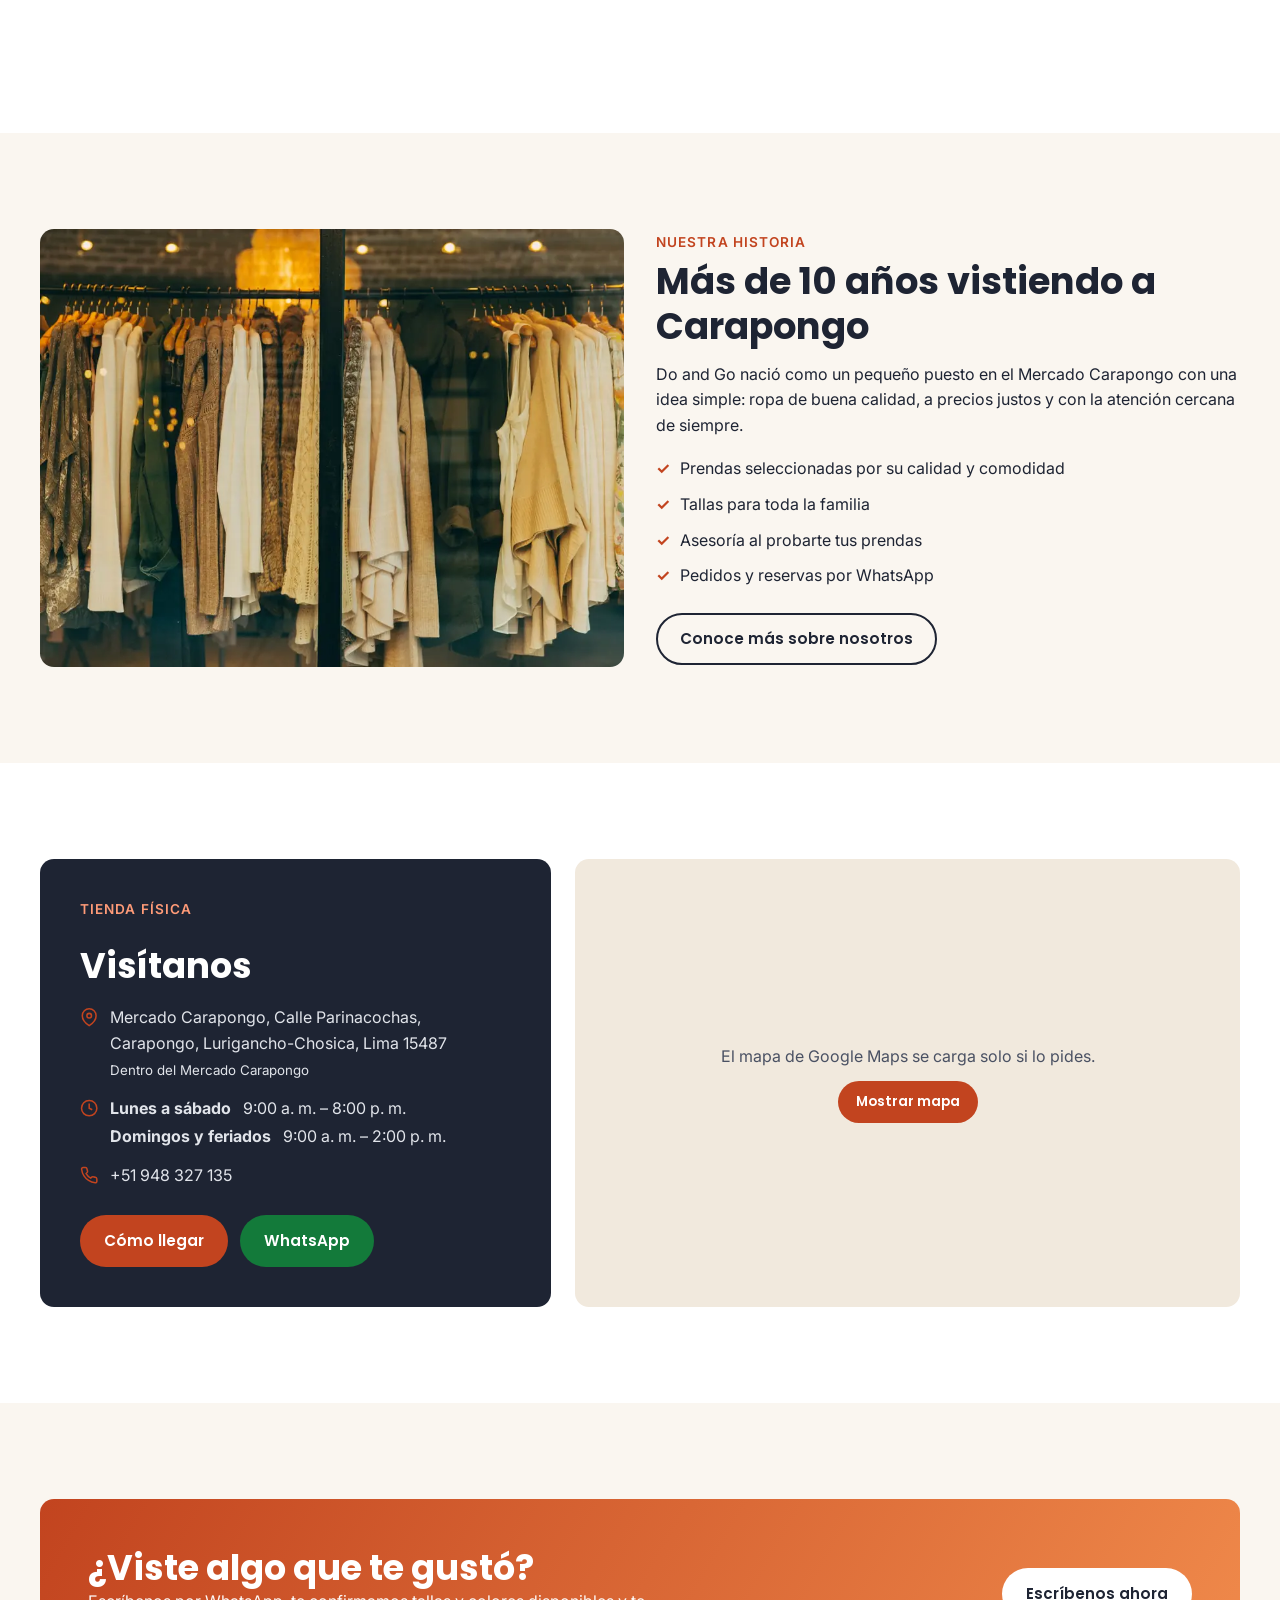
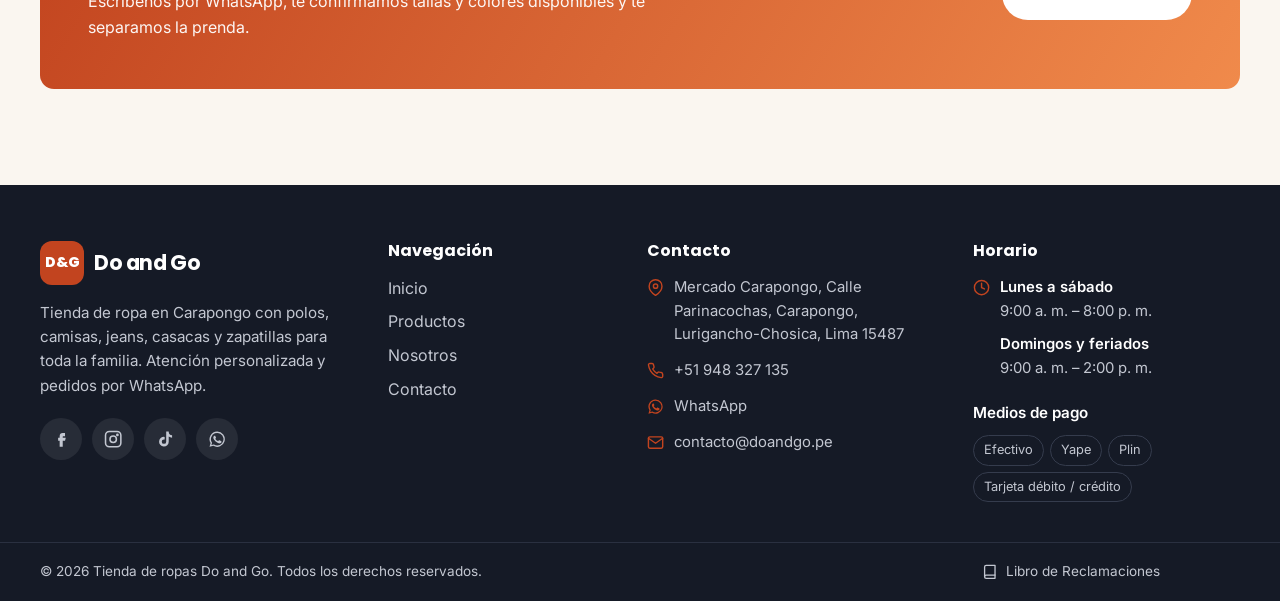
==== commit b58b3bdd: "web: accesibilidad y rendimiento movil Accesibilidad: colores de marca con contraste >= 4.5:1, punto" ====
--- a/dogo-web/index.html
+++ b/dogo-web/index.html
@@ -14,7 +14,6 @@
     <meta property="og:image" content="https://images.unsplash.com/photo-1489987707025-afc232f7ea0f?auto=format&fit=crop&w=1200&h=630&q=70">
     <link rel="icon" href="data:image/svg+xml,%3Csvg xmlns='http://www.w3.org/2000/svg' viewBox='0 0 64 64'%3E%3Crect width='64' height='64' rx='14' fill='%23e4572e'/%3E%3Ctext x='32' y='41' font-family='Arial' font-weight='700' font-size='22' fill='white' text-anchor='middle'%3ED%26amp;G%3C/text%3E%3C/svg%3E">
 
-    <link rel="preconnect" href="https://images.unsplash.com">
     <link rel="preconnect" href="https://fonts.googleapis.com">
     <link rel="preconnect" href="https://fonts.gstatic.com" crossorigin>
     <!-- Fuentes sin bloquear el renderizado: mientras cargan se usa la fuente del sistema -->
@@ -38,7 +37,7 @@
             </div>
         </div>
         <div class="container header-inner">
-            <a href="index.html" class="logo" aria-label="Do and Go - Inicio">
+            <a href="index.html" class="logo">
                 <span class="logo-mark" aria-hidden="true">D&amp;G</span>
                 <span class="logo-text">Do and Go</span>
             </a>
@@ -117,19 +116,19 @@
             <div class="benefits">
                 <div class="benefit">
                     <span class="benefit-icon"><svg class="icon" viewBox="0 0 24 24" fill="none" stroke="currentColor" stroke-width="2" stroke-linecap="round" stroke-linejoin="round" aria-hidden="true"><path d="M17 21v-2a4 4 0 0 0-4-4H5a4 4 0 0 0-4 4v2"/><circle cx="9" cy="7" r="4"/><path d="M23 21v-2a4 4 0 0 0-3-3.9M16 3.1a4 4 0 0 1 0 7.8"/></svg></span>
-                    <div><h3>Atención personalizada</h3><p>Te ayudamos a encontrar tu talla y tu estilo.</p></div>
+                    <div><h2>Atención personalizada</h2><p>Te ayudamos a encontrar tu talla y tu estilo.</p></div>
                 </div>
                 <div class="benefit">
                     <span class="benefit-icon"><svg class="icon" viewBox="0 0 24 24" fill="none" stroke="currentColor" stroke-width="2" stroke-linecap="round" stroke-linejoin="round" aria-hidden="true"><rect x="2" y="5" width="20" height="14" rx="2"/><line x1="2" y1="10" x2="22" y2="10"/></svg></span>
-                    <div><h3>Paga como prefieras</h3><p>Efectivo, Yape, Plin y tarjetas.</p></div>
+                    <div><h2>Paga como prefieras</h2><p>Efectivo, Yape, Plin y tarjetas.</p></div>
                 </div>
                 <div class="benefit">
                     <span class="benefit-icon"><svg class="icon" viewBox="0 0 24 24" fill="none" stroke="currentColor" stroke-width="2" stroke-linecap="round" stroke-linejoin="round" aria-hidden="true"><polyline points="23 4 23 10 17 10"/><polyline points="1 20 1 14 7 14"/><path d="M3.5 9a9 9 0 0 1 14.8-3.4L23 10M1 14l4.6 4.4A9 9 0 0 0 20.5 15"/></svg></span>
-                    <div><h3>Cambios de talla</h3><p>¿No te quedó? Lo cambiamos con tu comprobante.</p></div>
+                    <div><h2>Cambios de talla</h2><p>¿No te quedó? Lo cambiamos con tu comprobante.</p></div>
                 </div>
                 <div class="benefit">
                     <span class="benefit-icon"><svg class="icon" viewBox="0 0 24 24" fill="currentColor" aria-hidden="true"><path d="M12 2a10 10 0 0 0-8.6 15.1L2 22l5-1.3A10 10 0 1 0 12 2zm0 18.2a8.2 8.2 0 0 1-4.2-1.2l-.3-.2-3 .8.8-2.9-.2-.3A8.2 8.2 0 1 1 12 20.2z"/></svg></span>
-                    <div><h3>Pedidos por WhatsApp</h3><p>Separa tu prenda y recógela en tienda.</p></div>
+                    <div><h2>Pedidos por WhatsApp</h2><p>Separa tu prenda y recógela en tienda.</p></div>
                 </div>
             </div>
         </section>
@@ -214,7 +213,7 @@
                         <a class="btn btn-whatsapp" data-cfg="whatsapp" data-msg="Hola Do and Go, quisiera saber si tienen..." href="https://wa.me/51948327135" target="_blank" rel="noopener">WhatsApp</a>
                     </div>
                 </div>
-                <div class="map-box"><iframe class="map-frame" data-cfg="mapa-iframe" src="https://www.google.com/maps/embed?origin=mfe&amp;pb=!1m3!2m1!1s-12.002135,-76.8639779!6i17!3m1!1ses!5m1!1ses" title="Ubicación de Do and Go en Google Maps" loading="lazy" referrerpolicy="no-referrer-when-downgrade" allowfullscreen></iframe></div>
+                <div class="map-box map-lazy" data-cfg="mapa-diferido"><p>El mapa de Google Maps se carga solo si lo pides.</p><button type="button" class="btn btn-primary btn-sm" data-map-load>Mostrar mapa</button></div>
             </div>
         </section>
 
@@ -236,7 +235,7 @@
     <footer class="site-footer">
         <div class="container footer-grid">
             <div class="footer-col footer-brand">
-                <a href="index.html" class="logo" aria-label="Do and Go - Inicio">
+                <a href="index.html" class="logo">
                     <span class="logo-mark" aria-hidden="true">D&amp;G</span>
                     <span class="logo-text">Do and Go</span>
                 </a>
--- a/dogo-web/css/styles.css
+++ b/dogo-web/css/styles.css
@@ -5,18 +5,18 @@
 :root {
     --ink: #1e2433;
     --ink-soft: #4a5163;
-    --muted: #6d7385;
-    --accent: #e4572e;
-    --accent-dark: #c2441f;
+    --muted: #5c6274;
+    --accent: #c2441f;
+    --accent-dark: #a33717;
     --accent-soft: #fdebe5;
     --cream: #faf6f0;
     --sand: #f1e9dd;
     --white: #ffffff;
     --border: #e7e1d7;
-    --whatsapp: #1fae55;
-    --whatsapp-dark: #178a43;
-    --ok: #1f8a4c;
-    --low: #b9650f;
+    --whatsapp: #137a3a;
+    --whatsapp-dark: #0f6630;
+    --ok: #1a7a42;
+    --low: #9a520a;
     --out: #b3261e;
 
     --font-head: 'Poppins', system-ui, -apple-system, 'Segoe UI', Roboto, sans-serif;
@@ -162,10 +162,17 @@
 }
 .slider-dots { display: flex; gap: 8px; }
 .slider-dot {
-    width: 12px; height: 12px; border-radius: 999px; border: 2px solid var(--white); background: transparent;
-    cursor: pointer; padding: 0; transition: width 0.3s, background 0.3s;
-}
-.slider-dot[aria-current="true"] { width: 32px; background: var(--white); }
+    /* Área táctil de 24 × 24 px (WCAG 2.5.8); el punto visible se dibuja con ::before */
+    position: relative; min-width: 24px; height: 24px; border: 0; background: transparent;
+    cursor: pointer; padding: 0; display: grid; place-items: center;
+}
+.slider-dot::before {
+    content: ""; width: 12px; height: 12px; border-radius: 999px; border: 2px solid var(--white);
+    background: transparent; transition: width 0.3s, background 0.3s; box-sizing: border-box;
+}
+.slider-dot[aria-current="true"] { min-width: 32px; }
+.slider-dot[aria-current="true"]::before { width: 32px; background: var(--white); }
+.slider-dot:focus-visible { outline: 2px solid var(--white); outline-offset: 2px; border-radius: 999px; }
 .slider-pause {
     width: 32px; height: 32px; border-radius: 50%; border: 1px solid rgba(255, 255, 255, 0.5);
     background: rgba(0, 0, 0, 0.25); color: var(--white); font-size: 0.7rem; cursor: pointer;
@@ -188,7 +195,7 @@
     border-radius: var(--radius); box-shadow: var(--shadow);
 }
 .benefit-icon { display: grid; place-items: center; width: 46px; height: 46px; border-radius: 12px; background: var(--accent-soft); color: var(--accent-dark); flex-shrink: 0; }
-.benefit h3 { font-size: 1rem; margin-bottom: 2px; }
+.benefit h2, .benefit h3 { font-size: 1rem; margin-bottom: 2px; }
 .benefit p { font-size: 0.88rem; color: var(--muted); line-height: 1.45; }
 
 /* Categorías */
@@ -249,8 +256,16 @@
 .visit-card h2 { font-size: clamp(1.6rem, 3.5vw, 2.2rem); }
 .visit-card .info-list li { color: #e1e4ea; }
 .visit-card .info-list .icon { color: var(--accent); }
+.visit-card .eyebrow { color: #ff9b78; }
 .map-frame { width: 100%; height: 100%; min-height: 340px; border: 0; border-radius: var(--radius); background: var(--sand); }
 .map-box { min-height: 340px; }
+/* Reserva alto mientras llega el catálogo para que el pie no salte (CLS) */
+#productos-grid:empty { min-height: 100vh; }
+.map-lazy {
+    display: grid; place-content: center; justify-items: center; gap: 12px; text-align: center; padding: 24px;
+    border-radius: var(--radius); background: var(--sand); color: var(--ink-soft);
+}
+.map-lazy p { margin: 0; }
 
 .info-list { list-style: none; padding: 0; display: flex; flex-direction: column; gap: 14px; }
 .info-list li { display: flex; gap: 12px; align-items: flex-start; }
@@ -286,6 +301,7 @@
     background: var(--hero-img, none) center / cover no-repeat;
 }
 .page-hero .container { position: relative; }
+@media (min-width: 900px) { .page-hero::before { background-image: var(--hero-img-lg, var(--hero-img, none)); } }
 .page-hero h1 { font-size: clamp(2rem, 5vw, 3rem); letter-spacing: -0.02em; }
 .page-hero p { color: #d9dce4; max-width: 620px; margin-top: 10px; }
 .breadcrumb { font-size: 0.85rem; color: #b9bdc9; margin-bottom: 10px; }
